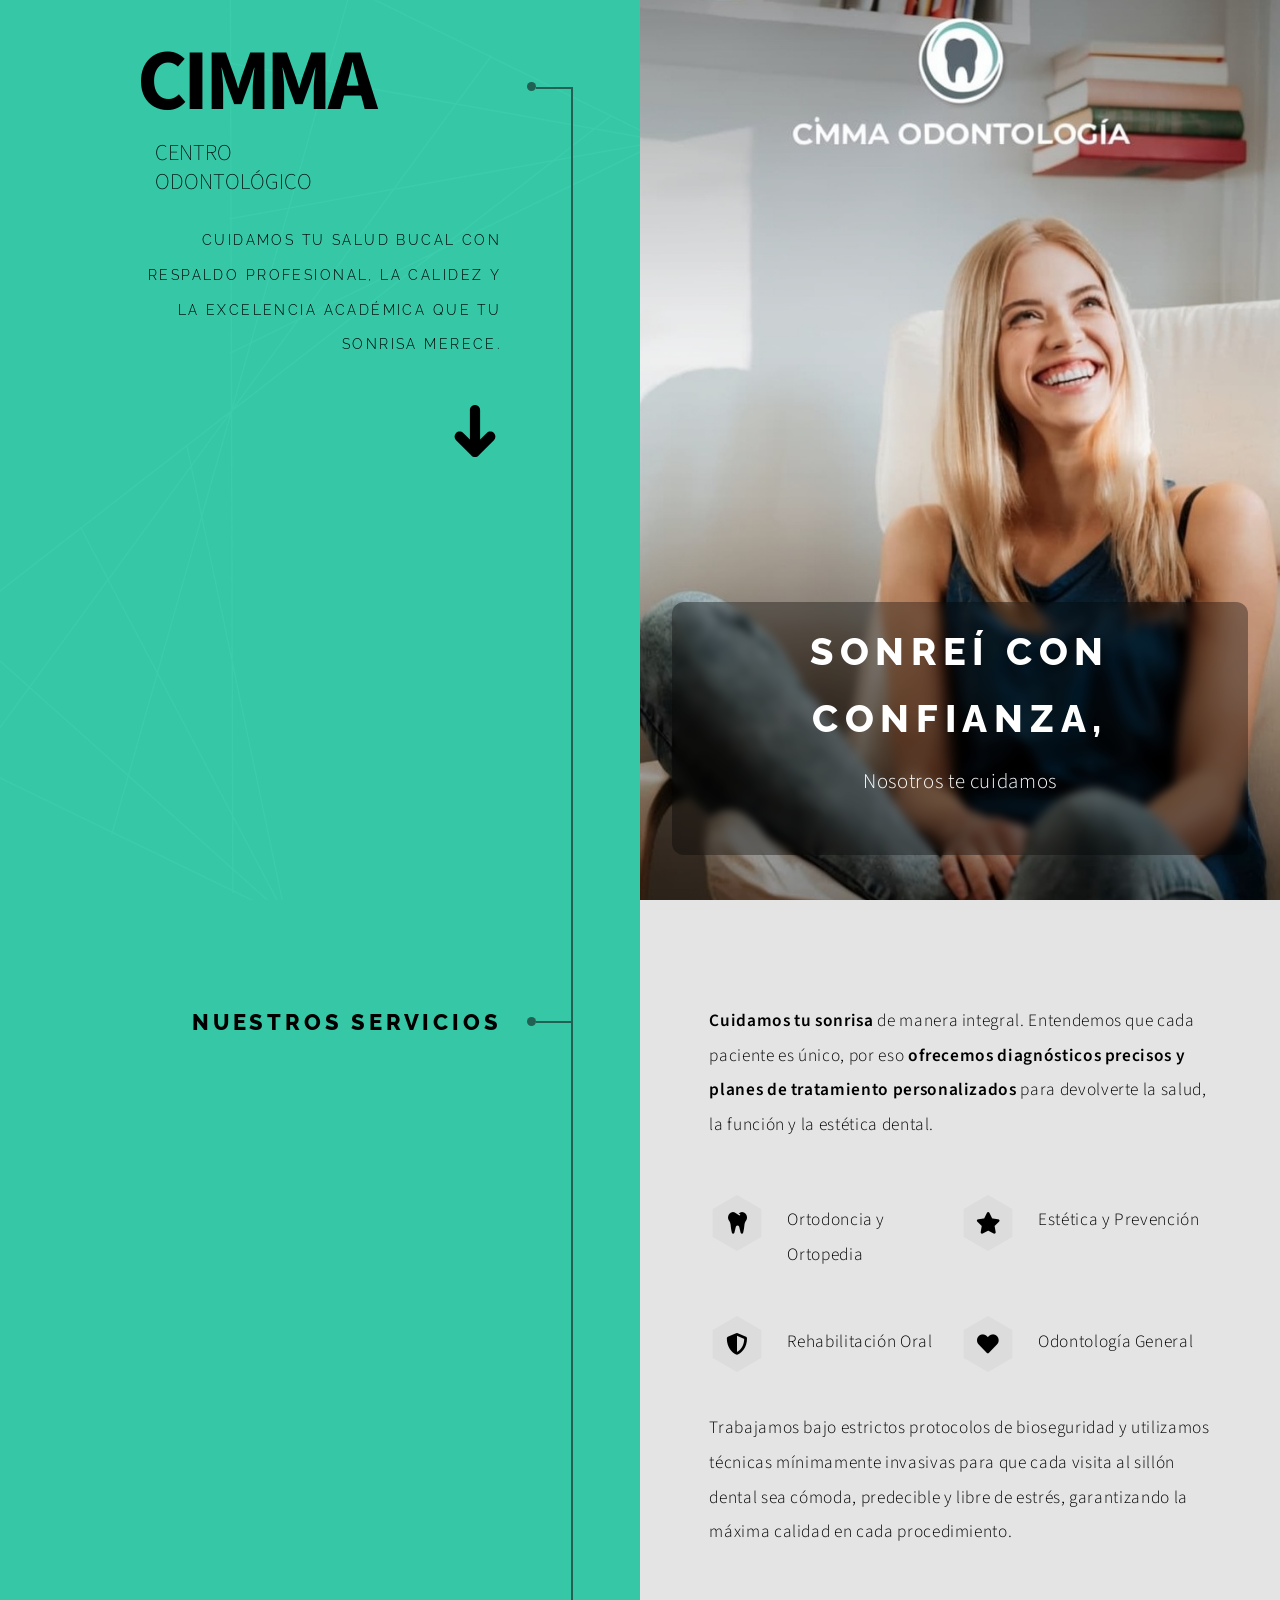
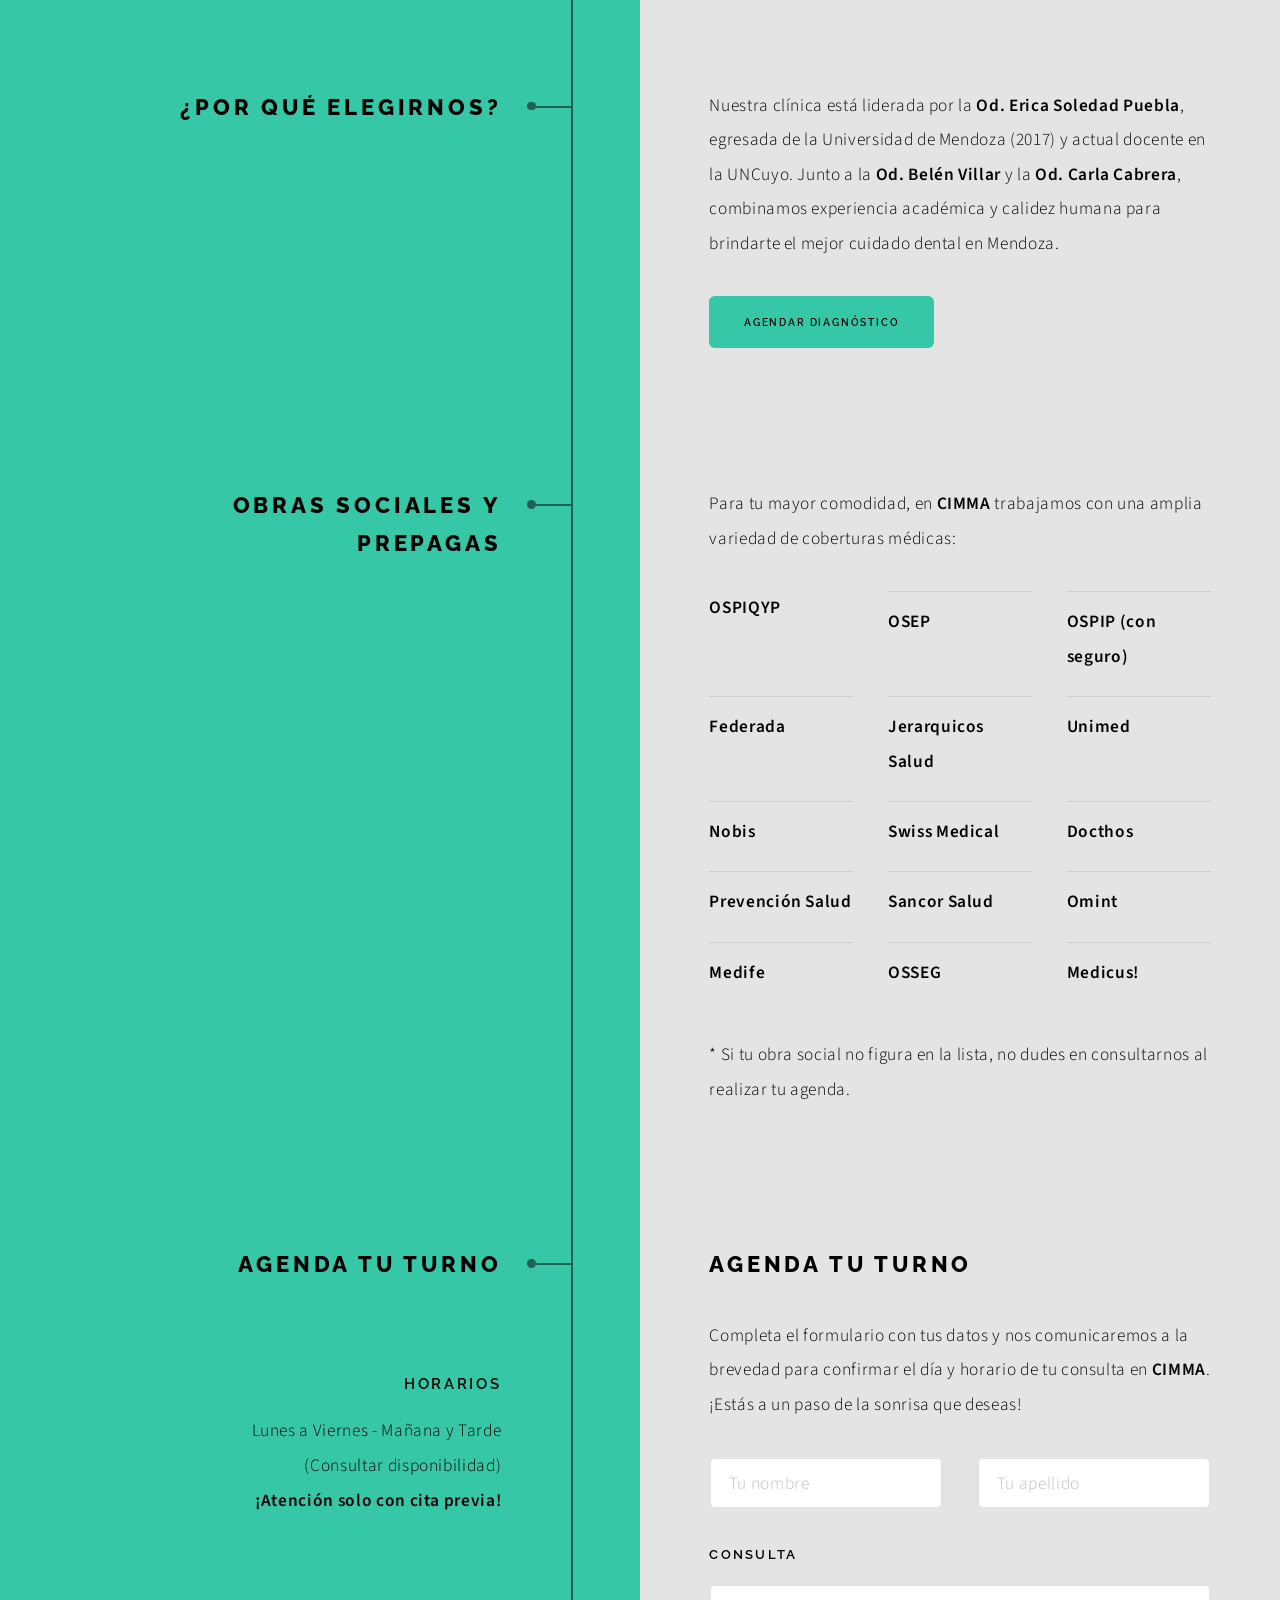
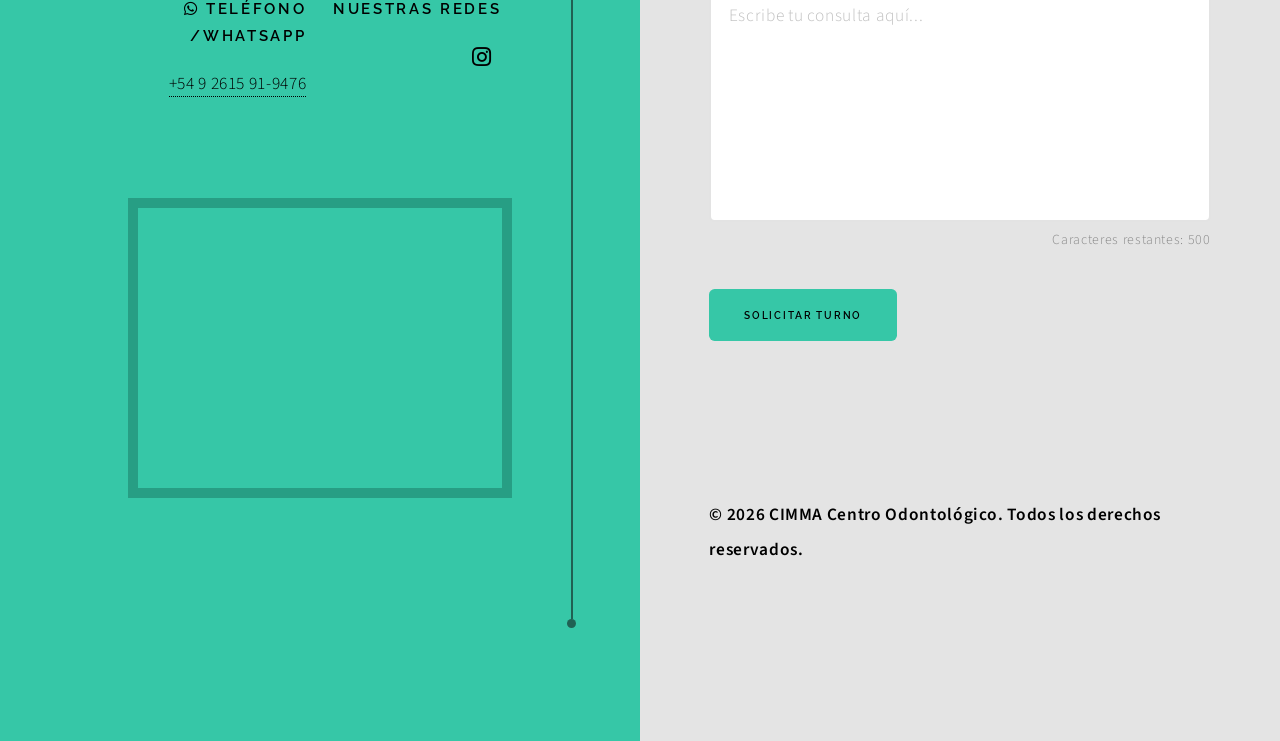
==== index.html @ dc7772f3 "first commit" ====
<!DOCTYPE HTML>

<!DOCTYPE HTML>
<html>
	<head>
		<meta name="keywords">
		<meta property="og:image">
		<title>CIMMA</title>
		<meta charset="utf-8" />
		<meta name="viewport" content="width=device-width, initial-scale=1, user-scalable=no" />
		<meta name="description" content="CIMMA - Centro Odontológico" />
		<link rel="stylesheet" href="assets/css/main.css" />
		<link rel="icon" type="image/png" href="images/cimma.PNG"/>
	</head>
	<body class="is-preload">

		<div id="wrapper">

					<section class="intro">
						<header>
							<h1>CIMMA <span class="subtitle">Centro Odontológico</span></h1>
							<p>Cuidamos tu salud bucal con respaldo profesional, la calidez y la excelencia académica que tu sonrisa merece.</p>
							<ul class="actions">
								<li><a href="#servicios" class="arrow scrolly"><span class="label">Conoce más</span></a></li>
							</ul>
						</header>
						<div class="content hero-image">
							<span class="image fill" data-position="center">
								<img src="images/Sonrie.png" alt="Reunión de consultoría odontológica" />
							</span>
						
							<div class="hero-text">
								<h2>Sonreí con confianza,</h2>
								<p>Nosotros te cuidamos</p>
							</div>
						</div>
					</section>

					<section id="servicios">
						<header>
							<h2>Nuestros Servicios</h2>
						</header>
						<div class="content">
							<p><strong>Cuidamos tu sonrisa</strong> de manera integral. Entendemos que cada paciente es único, por eso <strong>ofrecemos diagnósticos precisos y planes de tratamiento personalizados</strong> para devolverte la salud, la función y la estética dental.</p>
							
							<ul class="feature-icons">
								<li class="icon solid fa-tooth"> Ortodoncia y Ortopedia</li>
								<li class="icon solid fa-star"> Estética y Prevención</li>
								<li class="icon solid fa-shield-alt"> Rehabilitación Oral</li>
								<li class="icon solid fa-heart"> Odontología General</li>
							</ul>
							<p>Trabajamos bajo estrictos protocolos de bioseguridad y utilizamos técnicas mínimamente invasivas para que cada visita al sillón dental sea cómoda, predecible y libre de estrés, garantizando la máxima calidad en cada procedimiento.</p>
						</div>
					</section>

					<section>
						<header>
							<h2>¿Por qué elegirnos?</h2>
						</header>
						<div class="content">
							<p>Nuestra clínica está liderada por la <strong>Od. Erica Soledad Puebla</strong>, egresada de la Universidad de Mendoza (2017)
								y actual docente en la UNCuyo. Junto a la <strong>Od. Belén Villar</strong> y la <strong>Od. Carla Cabrera</strong>, combinamos experiencia académica y calidez humana 
								para brindarte el mejor cuidado dental en Mendoza.</p>
							<ul class="actions">
								<li><a href="#contacto" class="button primary scrolly">Agendar Diagnóstico</a></li>
							</ul>
						</div>
					</section>

        <section id="coberturas">
            <header>
                <h2>Obras Sociales y Prepagas</h2>
            </header>
            <div class="content">
                <p>Para tu mayor comodidad, en <strong>CIMMA</strong> trabajamos con una amplia variedad de coberturas médicas:</p>
                <ul class="alt">
                    <li><strong>OSPIQYP</strong></li>
					<li><strong>OSEP</strong></li>
					<li><strong>OSPIP (con seguro)</strong></li>
					<li><strong>Federada</strong></li>
					<li><strong>Jerarquicos Salud</strong></li>
					<li><strong>Unimed</strong></li>
					<li><strong>Nobis</strong></li>
					<li><strong>Swiss Medical</strong></li>
					<li><strong>Docthos</strong></li>
					<li><strong>Prevención Salud</strong></li>
					<li><strong>Sancor Salud</strong></li>
					<li><strong>Omint</strong></li>
					<li><strong>Medife</strong></li>
					<li><strong>OSSEG</strong></li>
					<li><strong>Medicus!</strong></li>

                </ul>
                <p><small>* Si tu obra social no figura en la lista, no dudes en consultarnos al realizar tu agenda.</small></p>
            </div>
        </section>

        <section id="turno">
            <header>
                <h2>Agenda tu Turno</h2>
				<div id="contacto">
					<footer>
						<ul class="items contacto-grid">
							<li>
								<h3>Horarios</h3>
								<span>Lunes a Viernes - Mañana y Tarde <br> (Consultar disponibilidad) <br></span>
								<span><strong>¡Atención solo con cita previa!</strong></span>
							</li>
							<li>
								<h3 class="icon brands fa-whatsapp"> Teléfono /WhatsApp</h3>
								<a href="https://wa.me/5492615919476" target="_blank"> +54 9 2615 91-9476</a>
							</li>
							<li>
								<h3>Nuestras Redes</h3>
								<ul class="icons">
									<li><a href="https://www.instagram.com/cimma_odontologia/" class="icon brands fa-instagram"><span class="label">Instagram</span></a></li>
								</ul>
							</li>
						</ul>
					</footer>
				</div>
            </header>
            <div class="content">
				<div class="contentAgenda">
						<h2>Agenda tu Turno</h2>
						<p>Completa el formulario con tus datos y nos comunicaremos a la brevedad para confirmar el día y horario de tu consulta en <strong>CIMMA</strong>. ¡Estás a un paso de la sonrisa que deseas!</p>							
						<form id="whatsapp-form" method="post" action="#">
						    <div class="fields">
						        <div class="field half">
						            <input type="text" name="name" id="name" placeholder="Tu nombre" required />
						        </div>
						        <div class="field half">
						            <input type="text" name="lastname" id="lastname" placeholder="Tu apellido" required />
						        </div>
						        <div class="field">
								    <label for="message">Consulta</label>
								    <textarea name="message" id="message" rows="6" placeholder="Escribe tu consulta aquí..." maxlength="500" required></textarea>
								    <div id="caracteres-contador" style="font-size: 0.8rem; text-align: right; margin-top: 0.3rem; color: #888;">
								        Caracteres restantes: <span id="contador-numero">500</span>
								    </div>
								</div>
						    </div>
						    <ul class="actions">
						        <li><input type="submit" value="Solicitar Turno" class="primary" /></li>
						    </ul>
						</form>
					</div>
			</div>
			<div id="footer">
				<div class="mapa-horizontal-contenedor">
					<iframe 
						src=" https://maps.google.com/maps?q=-32.976583,-68.79855&z=16&output=embed" 
						frameborder="0" 
						allowfullscreen="" 
						loading="lazy">
					</iframe>
				</div>
			</div>
			<div class="copyright">
				<strong>© 2026 CIMMA Centro Odontológico. Todos los derechos reservados.</strong>
			</div>
			</section>
		

		<script src="assets/js/jquery.min.js"></script>
			<script src="assets/js/jquery.scrolly.min.js"></script>
			<script src="assets/js/browser.min.js"></script>
			<script src="assets/js/breakpoints.min.js"></script>
			<script src="assets/js/util.js"></script>
			<script src="assets/js/main.js"></script>

	</body>
</html>
---- assets/css/main.css ----
@import url(fontawesome-all.min.css);
@import url("https://fonts.googleapis.com/css?family=Source+Sans+Pro:300,600,700,300i,600i,700i|Raleway:600,800");

/*
	Paradigm Shift by HTML5 UP
	html5up.net | @ajlkn
	Free for personal and commercial use under the CCA 3.0 license (html5up.net/license)
*/

html, body, div, span, applet, object,
iframe, h1, h2, h3, h4, h5, h6, p, blockquote,
pre, a, abbr, acronym, address, big, cite,
code, del, dfn, em, img, ins, kbd, q, s, samp,
small, strike, strong, sub, sup, tt, var, b,
u, i, center, dl, dt, dd, ol, ul, li, fieldset,
form, label, legend, table, caption, tbody,
tfoot, thead, tr, th, td, article, aside,
canvas, details, embed, figure, figcaption,
footer, header, hgroup, menu, nav, output, ruby,
section, summary, time, mark, audio, video {
	margin: 0;
	padding: 0;
	border: 0;
	font-size: 100%;
	font: inherit;
	vertical-align: baseline;}

article, aside, details, figcaption, figure,
footer, header, hgroup, menu, nav, section {
	display: block;}

body {
	line-height: 1;
}

ol, ul {
	list-style: none;
}

blockquote, q {
	quotes: none;
}

	blockquote:before, blockquote:after, q:before, q:after {
		content: '';
		content: none;
	}

table {
	border-collapse: collapse;
	border-spacing: 0;
}

body {
	-webkit-text-size-adjust: none;
}

mark {
	background-color: transparent;
	color: inherit;
}

input::-moz-focus-inner {
	border: 0;
	padding: 0;
}

input, select, textarea {
	-moz-appearance: none;
	-webkit-appearance: none;
	-ms-appearance: none;
	appearance: none;
}

h1{
	display: flex;
    flex-direction: column;
	padding-right: 9.5rem;
    line-height: 1.05;
}

h1 .subtitle {
    display: block;
	margin-left: 1.0rem;
    font-size: 2rem;
    font-weight: 200;
	padding-right: 14.5rem;
    letter-spacing: 0.02em;
    margin-top: 0.5rem;
    text-transform: uppercase;
}

/* Basic */

	@-ms-viewport {
		width: device-width;
	}

	body {
		-ms-overflow-style: scrollbar;
	}

	@media screen and (max-width: 480px) {

		html, body {
			min-width: 320px;
		}

	}

	html {
		box-sizing: border-box;
	}

	*, *:before, *:after {
		box-sizing: inherit;
	}

	html {
		overflow-x: hidden;
	}

	body {
		background: #e4e4e4;
		overflow-x: hidden;
	}

		body.is-preload *, body.is-preload *:before, body.is-preload *:after {
			-moz-animation: none !important;
			-webkit-animation: none !important;
			-ms-animation: none !important;
			animation: none !important;
			-moz-transition: none !important;
			-webkit-transition: none !important;
			-ms-transition: none !important;
			transition: none !important;
		}

/* Typography */

	html {
		font-size: 18pt;
	}

		@media screen and (max-width: 1920px) {

			html {
				font-size: 13pt;
			}

		}

		@media screen and (max-width: 1152px) {

			html {
				font-size: 14pt;
			}

		}

		@media screen and (max-width: 736px) {

			html {
				font-size: 12pt;
			}

		}

		@media screen and (max-width: 480px) {

			html {
				font-size: 11pt;
			}

		}

	body {
		background-color: #e4e4e4;
		color: #000000;
	}

	body, input, select, textarea {
		color: #000000;
		font-family: "Source Sans Pro", Helvetica, sans-serif;
		font-size: 1rem;
		font-weight: 300;
		letter-spacing: 0.0375em;
		line-height: 2;
	}

	a {
		-moz-transition: border-bottom-color 0.25s ease-in-out;
		-webkit-transition: border-bottom-color 0.25s ease-in-out;
		-ms-transition: border-bottom-color 0.25s ease-in-out;
		transition: border-bottom-color 0.25s ease-in-out;
		text-decoration: none;
		color: #000000;
		border-bottom: dotted 1px;
	}

		a:hover {
			text-decoration: none;
			border-bottom-color: transparent;
		}

	strong, b {
		font-weight: 600;
		color: #000000;
	}

	em, i {
		font-style: italic;
	}

	p {
		margin: 0 0 2rem 0;
	}

	h1, h2, h3, h4, h5, h6 {
		color: #000000;
		font-family: "Raleway", Helvetica, sans-serif;
		font-weight: 600;
		letter-spacing: 0.175em;
		line-height: 1.75;
		margin: 0 0 1.5rem 0;
		text-transform: uppercase;
	}

		h1 a, h2 a, h3 a, h4 a, h5 a, h6 a {
			color: inherit;
			text-decoration: none;
		}

	h1 {
		font-family: "Source Sans Pro", Helvetica, sans-serif;
		font-size: 5rem;
		font-weight: 700;
		letter-spacing: -0.05em;
		line-height: 1.1;
		margin: 0 0 1.5rem 0;
		text-transform: none;
	}

	h2 {
		font-size: 1.25rem;
		font-weight: 800;
		margin: 0 0 2rem 0;
	}

	h3 {
		font-size: 0.875rem;
	}

	h4 {
		font-size: 0.875rem;
	}

	h5 {
		font-size: 0.75rem;
	}

	h6 {
		font-size: 0.625rem;
	}

	@media screen and (max-width: 736px) {

		h1 {
			font-size: 4.5rem;
			line-height: 1.1;
		}

		h2 {
			font-size: 1.25rem;
			line-height: 1.7;
		}

		h3 {
			font-size: 0.9rem;
		}

		h4 {
			font-size: 0.75rem;
		}

		h5 {
			font-size: 0.675rem;
		}

	}

	@media screen and (max-width: 360px) {

		h1 {
			font-size: 3.75rem;
		}

		h2 {
			font-size: 1.125rem;
		}

		h3 {
			font-size: 0.8rem;
		}

		h4 {
			font-size: 0.675rem;
		}

		h5 {
			font-size: 0.675rem;
		}

	}

	sub {
		font-size: 0.8rem;
		position: relative;
		top: 0.5rem;
	}

	sup {
		font-size: 0.8rem;
		position: relative;
		top: -0.5rem;
	}

	blockquote {
		border-left: solid 0.5rem rgba(144, 144, 144, 0.25);
		font-style: italic;
		margin: 0 0 2rem 0;
		padding: 1rem 0 1rem 2rem;
	}

	code {
		background: rgba(144, 144, 144, 0.1);
		border-radius: 0.325rem;
		font-family: "Courier New", monospace;
		font-size: 0.9rem;
		margin: 0 0.25rem;
		padding: 0.25rem 0.65rem;
	}

	pre {
		-webkit-overflow-scrolling: touch;
		font-family: "Courier New", monospace;
		font-size: 0.9rem;
		margin: 0 0 2rem 0;
		width: 100%;
	}

		pre code {
			display: block;
			line-height: 1.75;
			padding: 1rem 1.5rem;
			overflow-x: auto;
		}

	hr {
		border: 0;
		border-bottom: solid 2px rgba(144, 144, 144, 0.25);
		margin: 3rem 0;
	}

		hr.major {
			margin: 5rem 0;
		}

		@media screen and (max-width: 736px) {

			hr.major {
				margin: 3rem 0;
			}

		}

/* Row */

	.row {
		display: flex;
		flex-wrap: wrap;
		box-sizing: border-box;
		align-items: stretch;
	}

		.row > * {
			box-sizing: border-box;
		}

		.row.gtr-uniform > * > :last-child {
			margin-bottom: 0;
		}

		.row.aln-left {
			justify-content: flex-start;
		}

		.row.aln-center {
			justify-content: center;
		}

		.row.aln-right {
			justify-content: flex-end;
		}

		.row.aln-top {
			align-items: flex-start;
		}

		.row.aln-middle {
			align-items: center;
		}

		.row.aln-bottom {
			align-items: flex-end;
		}

		.row > .imp {
			order: -1;
		}

		.row > .col-1 {
			width: 8.33333%;
		}

		.row > .off-1 {
			margin-left: 8.33333%;
		}

		.row > .col-2 {
			width: 16.66667%;
		}

		.row > .off-2 {
			margin-left: 16.66667%;
		}

		.row > .col-3 {
			width: 25%;
		}

		.row > .off-3 {
			margin-left: 25%;
		}

		.row > .col-4 {
			width: 33.33333%;
		}

		.row > .off-4 {
			margin-left: 33.33333%;
		}

		.row > .col-5 {
			width: 41.66667%;
		}

		.row > .off-5 {
			margin-left: 41.66667%;
		}

		.row > .col-6 {
			width: 50%;
		}

		.row > .off-6 {
			margin-left: 50%;
		}

		.row > .col-7 {
			width: 58.33333%;
		}

		.row > .off-7 {
			margin-left: 58.33333%;
		}

		.row > .col-8 {
			width: 66.66667%;
		}

		.row > .off-8 {
			margin-left: 66.66667%;
		}

		.row > .col-9 {
			width: 75%;
		}

		.row > .off-9 {
			margin-left: 75%;
		}

		.row > .col-10 {
			width: 83.33333%;
		}

		.row > .off-10 {
			margin-left: 83.33333%;
		}

		.row > .col-11 {
			width: 91.66667%;
		}

		.row > .off-11 {
			margin-left: 91.66667%;
		}

		.row > .col-12 {
			width: 100%;
		}

		.row > .off-12 {
			margin-left: 100%;
		}

		.row.gtr-0 {
			margin-top: 0;
			margin-left: 0rem;
		}

			.row.gtr-0 > * {
				padding: 0 0 0 0rem;
			}

			.row.gtr-0.gtr-uniform {
				margin-top: 0rem;
			}

				.row.gtr-0.gtr-uniform > * {
					padding-top: 0rem;
				}

		.row.gtr-25 {
			margin-top: 0;
			margin-left: -0.5rem;
		}

			.row.gtr-25 > * {
				padding: 0 0 0 0.5rem;
			}

			.row.gtr-25.gtr-uniform {
				margin-top: -0.5rem;
			}

				.row.gtr-25.gtr-uniform > * {
					padding-top: 0.5rem;
				}

		.row.gtr-50 {
			margin-top: 0;
			margin-left: -1rem;
		}

			.row.gtr-50 > * {
				padding: 0 0 0 1rem;
			}

			.row.gtr-50.gtr-uniform {
				margin-top: -1rem;
			}

				.row.gtr-50.gtr-uniform > * {
					padding-top: 1rem;
				}

		.row {
			margin-top: 0;
			margin-left: -2rem;
		}

			.row > * {
				padding: 0 0 0 2rem;
			}

			.row.gtr-uniform {
				margin-top: -2rem;
			}

				.row.gtr-uniform > * {
					padding-top: 2rem;
				}

		.row.gtr-150 {
			margin-top: 0;
			margin-left: -3rem;
		}

			.row.gtr-150 > * {
				padding: 0 0 0 3rem;
			}

			.row.gtr-150.gtr-uniform {
				margin-top: -3rem;
			}

				.row.gtr-150.gtr-uniform > * {
					padding-top: 3rem;
				}

		.row.gtr-200 {
			margin-top: 0;
			margin-left: -4rem;
		}

			.row.gtr-200 > * {
				padding: 0 0 0 4rem;
			}

			.row.gtr-200.gtr-uniform {
				margin-top: -4rem;
			}

				.row.gtr-200.gtr-uniform > * {
					padding-top: 4rem;
				}

		@media screen and (max-width: 1920px) {

			.row {
				display: flex;
				flex-wrap: wrap;
				box-sizing: border-box;
				align-items: stretch;
			}

				.row > * {
					box-sizing: border-box;
				}

				.row.gtr-uniform > * > :last-child {
					margin-bottom: 0;
				}

				.row.aln-left {
					justify-content: flex-start;
				}

				.row.aln-center {
					justify-content: center;
				}

				.row.aln-right {
					justify-content: flex-end;
				}

				.row.aln-top {
					align-items: flex-start;
				}

				.row.aln-middle {
					align-items: center;
				}

				.row.aln-bottom {
					align-items: flex-end;
				}

				.row > .imp-xlarge {
					order: -1;
				}

				.row > .col-1-xlarge {
					width: 8.33333%;
				}

				.row > .off-1-xlarge {
					margin-left: 8.33333%;
				}

				.row > .col-2-xlarge {
					width: 16.66667%;
				}

				.row > .off-2-xlarge {
					margin-left: 16.66667%;
				}

				.row > .col-3-xlarge {
					width: 25%;
				}

				.row > .off-3-xlarge {
					margin-left: 25%;
				}

				.row > .col-4-xlarge {
					width: 33.33333%;
				}

				.row > .off-4-xlarge {
					margin-left: 33.33333%;
				}

				.row > .col-5-xlarge {
					width: 41.66667%;
				}

				.row > .off-5-xlarge {
					margin-left: 41.66667%;
				}

				.row > .col-6-xlarge {
					width: 50%;
				}

				.row > .off-6-xlarge {
					margin-left: 50%;
				}

				.row > .col-7-xlarge {
					width: 58.33333%;
				}

				.row > .off-7-xlarge {
					margin-left: 58.33333%;
				}

				.row > .col-8-xlarge {
					width: 66.66667%;
				}

				.row > .off-8-xlarge {
					margin-left: 66.66667%;
				}

				.row > .col-9-xlarge {
					width: 75%;
				}

				.row > .off-9-xlarge {
					margin-left: 75%;
				}

				.row > .col-10-xlarge {
					width: 83.33333%;
				}

				.row > .off-10-xlarge {
					margin-left: 83.33333%;
				}

				.row > .col-11-xlarge {
					width: 91.66667%;
				}

				.row > .off-11-xlarge {
					margin-left: 91.66667%;
				}

				.row > .col-12-xlarge {
					width: 100%;
				}

				.row > .off-12-xlarge {
					margin-left: 100%;
				}

				.row.gtr-0 {
					margin-top: 0;
					margin-left: 0rem;
				}

					.row.gtr-0 > * {
						padding: 0 0 0 0rem;
					}

					.row.gtr-0.gtr-uniform {
						margin-top: 0rem;
					}

						.row.gtr-0.gtr-uniform > * {
							padding-top: 0rem;
						}

				.row.gtr-25 {
					margin-top: 0;
					margin-left: -0.5rem;
				}

					.row.gtr-25 > * {
						padding: 0 0 0 0.5rem;
					}

					.row.gtr-25.gtr-uniform {
						margin-top: -0.5rem;
					}

						.row.gtr-25.gtr-uniform > * {
							padding-top: 0.5rem;
						}

				.row.gtr-50 {
					margin-top: 0;
					margin-left: -1rem;
				}

					.row.gtr-50 > * {
						padding: 0 0 0 1rem;
					}

					.row.gtr-50.gtr-uniform {
						margin-top: -1rem;
					}

						.row.gtr-50.gtr-uniform > * {
							padding-top: 1rem;
						}

				.row {
					margin-top: 0;
					margin-left: -2rem;
				}

					.row > * {
						padding: 0 0 0 2rem;
					}

					.row.gtr-uniform {
						margin-top: -2rem;
					}

						.row.gtr-uniform > * {
							padding-top: 2rem;
						}

				.row.gtr-150 {
					margin-top: 0;
					margin-left: -3rem;
				}

					.row.gtr-150 > * {
						padding: 0 0 0 3rem;
					}

					.row.gtr-150.gtr-uniform {
						margin-top: -3rem;
					}

						.row.gtr-150.gtr-uniform > * {
							padding-top: 3rem;
						}

				.row.gtr-200 {
					margin-top: 0;
					margin-left: -4rem;
				}

					.row.gtr-200 > * {
						padding: 0 0 0 4rem;
					}

					.row.gtr-200.gtr-uniform {
						margin-top: -4rem;
					}

						.row.gtr-200.gtr-uniform > * {
							padding-top: 4rem;
						}

		}

		@media screen and (max-width: 1280px) {

			.row {
				display: flex;
				flex-wrap: wrap;
				box-sizing: border-box;
				align-items: stretch;
			}

				.row > * {
					box-sizing: border-box;
				}

				.row.gtr-uniform > * > :last-child {
					margin-bottom: 0;
				}

				.row.aln-left {
					justify-content: flex-start;
				}

				.row.aln-center {
					justify-content: center;
				}

				.row.aln-right {
					justify-content: flex-end;
				}

				.row.aln-top {
					align-items: flex-start;
				}

				.row.aln-middle {
					align-items: center;
				}

				.row.aln-bottom {
					align-items: flex-end;
				}

				.row > .imp-large {
					order: -1;
				}

				.row > .col-1-large {
					width: 8.33333%;
				}

				.row > .off-1-large {
					margin-left: 8.33333%;
				}

				.row > .col-2-large {
					width: 16.66667%;
				}

				.row > .off-2-large {
					margin-left: 16.66667%;
				}

				.row > .col-3-large {
					width: 25%;
				}

				.row > .off-3-large {
					margin-left: 25%;
				}

				.row > .col-4-large {
					width: 33.33333%;
				}

				.row > .off-4-large {
					margin-left: 33.33333%;
				}

				.row > .col-5-large {
					width: 41.66667%;
				}

				.row > .off-5-large {
					margin-left: 41.66667%;
				}

				.row > .col-6-large {
					width: 50%;
				}

				.row > .off-6-large {
					margin-left: 50%;
				}

				.row > .col-7-large {
					width: 58.33333%;
				}

				.row > .off-7-large {
					margin-left: 58.33333%;
				}

				.row > .col-8-large {
					width: 66.66667%;
				}

				.row > .off-8-large {
					margin-left: 66.66667%;
				}

				.row > .col-9-large {
					width: 75%;
				}

				.row > .off-9-large {
					margin-left: 75%;
				}

				.row > .col-10-large {
					width: 83.33333%;
				}

				.row > .off-10-large {
					margin-left: 83.33333%;
				}

				.row > .col-11-large {
					width: 91.66667%;
				}

				.row > .off-11-large {
					margin-left: 91.66667%;
				}

				.row > .col-12-large {
					width: 100%;
				}

				.row > .off-12-large {
					margin-left: 100%;
				}

				.row.gtr-0 {
					margin-top: 0;
					margin-left: 0rem;
				}

					.row.gtr-0 > * {
						padding: 0 0 0 0rem;
					}

					.row.gtr-0.gtr-uniform {
						margin-top: 0rem;
					}

						.row.gtr-0.gtr-uniform > * {
							padding-top: 0rem;
						}

				.row.gtr-25 {
					margin-top: 0;
					margin-left: -0.375rem;
				}

					.row.gtr-25 > * {
						padding: 0 0 0 0.375rem;
					}

					.row.gtr-25.gtr-uniform {
						margin-top: -0.375rem;
					}

						.row.gtr-25.gtr-uniform > * {
							padding-top: 0.375rem;
						}

				.row.gtr-50 {
					margin-top: 0;
					margin-left: -0.75rem;
				}

					.row.gtr-50 > * {
						padding: 0 0 0 0.75rem;
					}

					.row.gtr-50.gtr-uniform {
						margin-top: -0.75rem;
					}

						.row.gtr-50.gtr-uniform > * {
							padding-top: 0.75rem;
						}

				.row {
					margin-top: 0;
					margin-left: -1.5rem;
				}

					.row > * {
						padding: 0 0 0 1.5rem;
					}

					.row.gtr-uniform {
						margin-top: -1.5rem;
					}

						.row.gtr-uniform > * {
							padding-top: 1.5rem;
						}

				.row.gtr-150 {
					margin-top: 0;
					margin-left: -2.25rem;
				}

					.row.gtr-150 > * {
						padding: 0 0 0 2.25rem;
					}

					.row.gtr-150.gtr-uniform {
						margin-top: -2.25rem;
					}

						.row.gtr-150.gtr-uniform > * {
							padding-top: 2.25rem;
						}

				.row.gtr-200 {
					margin-top: 0;
					margin-left: -3rem;
				}

					.row.gtr-200 > * {
						padding: 0 0 0 3rem;
					}

					.row.gtr-200.gtr-uniform {
						margin-top: -3rem;
					}

						.row.gtr-200.gtr-uniform > * {
							padding-top: 3rem;
						}

		}

		@media screen and (max-width: 1152px) {

			.row {
				display: flex;
				flex-wrap: wrap;
				box-sizing: border-box;
				align-items: stretch;
			}

				.row > * {
					box-sizing: border-box;
				}

				.row.gtr-uniform > * > :last-child {
					margin-bottom: 0;
				}

				.row.aln-left {
					justify-content: flex-start;
				}

				.row.aln-center {
					justify-content: center;
				}

				.row.aln-right {
					justify-content: flex-end;
				}

				.row.aln-top {
					align-items: flex-start;
				}

				.row.aln-middle {
					align-items: center;
				}

				.row.aln-bottom {
					align-items: flex-end;
				}

				.row > .imp-medium {
					order: -1;
				}

				.row > .col-1-medium {
					width: 8.33333%;
				}

				.row > .off-1-medium {
					margin-left: 8.33333%;
				}

				.row > .col-2-medium {
					width: 16.66667%;
				}

				.row > .off-2-medium {
					margin-left: 16.66667%;
				}

				.row > .col-3-medium {
					width: 25%;
				}

				.row > .off-3-medium {
					margin-left: 25%;
				}

				.row > .col-4-medium {
					width: 33.33333%;
				}

				.row > .off-4-medium {
					margin-left: 33.33333%;
				}

				.row > .col-5-medium {
					width: 41.66667%;
				}

				.row > .off-5-medium {
					margin-left: 41.66667%;
				}

				.row > .col-6-medium {
					width: 50%;
				}

				.row > .off-6-medium {
					margin-left: 50%;
				}

				.row > .col-7-medium {
					width: 58.33333%;
				}

				.row > .off-7-medium {
					margin-left: 58.33333%;
				}

				.row > .col-8-medium {
					width: 66.66667%;
				}

				.row > .off-8-medium {
					margin-left: 66.66667%;
				}

				.row > .col-9-medium {
					width: 75%;
				}

				.row > .off-9-medium {
					margin-left: 75%;
				}

				.row > .col-10-medium {
					width: 83.33333%;
				}

				.row > .off-10-medium {
					margin-left: 83.33333%;
				}

				.row > .col-11-medium {
					width: 91.66667%;
				}

				.row > .off-11-medium {
					margin-left: 91.66667%;
				}

				.row > .col-12-medium {
					width: 100%;
				}

				.row > .off-12-medium {
					margin-left: 100%;
				}

				.row.gtr-0 {
					margin-top: 0;
					margin-left: 0rem;
				}

					.row.gtr-0 > * {
						padding: 0 0 0 0rem;
					}

					.row.gtr-0.gtr-uniform {
						margin-top: 0rem;
					}

						.row.gtr-0.gtr-uniform > * {
							padding-top: 0rem;
						}

				.row.gtr-25 {
					margin-top: 0;
					margin-left: -0.375rem;
				}

					.row.gtr-25 > * {
						padding: 0 0 0 0.375rem;
					}

					.row.gtr-25.gtr-uniform {
						margin-top: -0.375rem;
					}

						.row.gtr-25.gtr-uniform > * {
							padding-top: 0.375rem;
						}

				.row.gtr-50 {
					margin-top: 0;
					margin-left: -0.75rem;
				}

					.row.gtr-50 > * {
						padding: 0 0 0 0.75rem;
					}

					.row.gtr-50.gtr-uniform {
						margin-top: -0.75rem;
					}

						.row.gtr-50.gtr-uniform > * {
							padding-top: 0.75rem;
						}

				.row {
					margin-top: 0;
					margin-left: -1.5rem;
				}

					.row > * {
						padding: 0 0 0 1.5rem;
					}

					.row.gtr-uniform {
						margin-top: -1.5rem;
					}

						.row.gtr-uniform > * {
							padding-top: 1.5rem;
						}

				.row.gtr-150 {
					margin-top: 0;
					margin-left: -2.25rem;
				}

					.row.gtr-150 > * {
						padding: 0 0 0 2.25rem;
					}

					.row.gtr-150.gtr-uniform {
						margin-top: -2.25rem;
					}

						.row.gtr-150.gtr-uniform > * {
							padding-top: 2.25rem;
						}

				.row.gtr-200 {
					margin-top: 0;
					margin-left: -3rem;
				}

					.row.gtr-200 > * {
						padding: 0 0 0 3rem;
					}

					.row.gtr-200.gtr-uniform {
						margin-top: -3rem;
					}

						.row.gtr-200.gtr-uniform > * {
							padding-top: 3rem;
						}

		}

		@media screen and (max-width: 736px) {

			.row {
				display: flex;
				flex-wrap: wrap;
				box-sizing: border-box;
				align-items: stretch;
			}

				.row > * {
					box-sizing: border-box;
				}

				.row.gtr-uniform > * > :last-child {
					margin-bottom: 0;
				}

				.row.aln-left {
					justify-content: flex-start;
				}

				.row.aln-center {
					justify-content: center;
				}

				.row.aln-right {
					justify-content: flex-end;
				}

				.row.aln-top {
					align-items: flex-start;
				}

				.row.aln-middle {
					align-items: center;
				}

				.row.aln-bottom {
					align-items: flex-end;
				}

				.row > .imp-small {
					order: -1;
				}

				.row > .col-1-small {
					width: 8.33333%;
				}

				.row > .off-1-small {
					margin-left: 8.33333%;
				}

				.row > .col-2-small {
					width: 16.66667%;
				}

				.row > .off-2-small {
					margin-left: 16.66667%;
				}

				.row > .col-3-small {
					width: 25%;
				}

				.row > .off-3-small {
					margin-left: 25%;
				}

				.row > .col-4-small {
					width: 33.33333%;
				}

				.row > .off-4-small {
					margin-left: 33.33333%;
				}

				.row > .col-5-small {
					width: 41.66667%;
				}

				.row > .off-5-small {
					margin-left: 41.66667%;
				}

				.row > .col-6-small {
					width: 50%;
				}

				.row > .off-6-small {
					margin-left: 50%;
				}

				.row > .col-7-small {
					width: 58.33333%;
				}

				.row > .off-7-small {
					margin-left: 58.33333%;
				}

				.row > .col-8-small {
					width: 66.66667%;
				}

				.row > .off-8-small {
					margin-left: 66.66667%;
				}

				.row > .col-9-small {
					width: 75%;
				}

				.row > .off-9-small {
					margin-left: 75%;
				}

				.row > .col-10-small {
					width: 83.33333%;
				}

				.row > .off-10-small {
					margin-left: 83.33333%;
				}

				.row > .col-11-small {
					width: 91.66667%;
				}

				.row > .off-11-small {
					margin-left: 91.66667%;
				}

				.row > .col-12-small {
					width: 100%;
				}

				.row > .off-12-small {
					margin-left: 100%;
				}

				.row.gtr-0 {
					margin-top: 0;
					margin-left: 0rem;
				}

					.row.gtr-0 > * {
						padding: 0 0 0 0rem;
					}

					.row.gtr-0.gtr-uniform {
						margin-top: 0rem;
					}

						.row.gtr-0.gtr-uniform > * {
							padding-top: 0rem;
						}

				.row.gtr-25 {
					margin-top: 0;
					margin-left: -0.3125rem;
				}

					.row.gtr-25 > * {
						padding: 0 0 0 0.3125rem;
					}

					.row.gtr-25.gtr-uniform {
						margin-top: -0.3125rem;
					}

						.row.gtr-25.gtr-uniform > * {
							padding-top: 0.3125rem;
						}

				.row.gtr-50 {
					margin-top: 0;
					margin-left: -0.625rem;
				}

					.row.gtr-50 > * {
						padding: 0 0 0 0.625rem;
					}

					.row.gtr-50.gtr-uniform {
						margin-top: -0.625rem;
					}

						.row.gtr-50.gtr-uniform > * {
							padding-top: 0.625rem;
						}

				.row {
					margin-top: 0;
					margin-left: -1.25rem;
				}

					.row > * {
						padding: 0 0 0 1.25rem;
					}

					.row.gtr-uniform {
						margin-top: -1.25rem;
					}

						.row.gtr-uniform > * {
							padding-top: 1.25rem;
						}

				.row.gtr-150 {
					margin-top: 0;
					margin-left: -1.875rem;
				}

					.row.gtr-150 > * {
						padding: 0 0 0 1.875rem;
					}

					.row.gtr-150.gtr-uniform {
						margin-top: -1.875rem;
					}

						.row.gtr-150.gtr-uniform > * {
							padding-top: 1.875rem;
						}

				.row.gtr-200 {
					margin-top: 0;
					margin-left: -2.5rem;
				}

					.row.gtr-200 > * {
						padding: 0 0 0 2.5rem;
					}

					.row.gtr-200.gtr-uniform {
						margin-top: -2.5rem;
					}

						.row.gtr-200.gtr-uniform > * {
							padding-top: 2.5rem;
						}

		}

		@media screen and (max-width: 480px) {

			.row {
				display: flex;
				flex-wrap: wrap;
				box-sizing: border-box;
				align-items: stretch;
			}

				.row > * {
					box-sizing: border-box;
				}

				.row.gtr-uniform > * > :last-child {
					margin-bottom: 0;
				}

				.row.aln-left {
					justify-content: flex-start;
				}

				.row.aln-center {
					justify-content: center;
				}

				.row.aln-right {
					justify-content: flex-end;
				}

				.row.aln-top {
					align-items: flex-start;
				}

				.row.aln-middle {
					align-items: center;
				}

				.row.aln-bottom {
					align-items: flex-end;
				}

				.row > .imp-xsmall {
					order: -1;
				}

				.row > .col-1-xsmall {
					width: 8.33333%;
				}

				.row > .off-1-xsmall {
					margin-left: 8.33333%;
				}

				.row > .col-2-xsmall {
					width: 16.66667%;
				}

				.row > .off-2-xsmall {
					margin-left: 16.66667%;
				}

				.row > .col-3-xsmall {
					width: 25%;
				}

				.row > .off-3-xsmall {
					margin-left: 25%;
				}

				.row > .col-4-xsmall {
					width: 33.33333%;
				}

				.row > .off-4-xsmall {
					margin-left: 33.33333%;
				}

				.row > .col-5-xsmall {
					width: 41.66667%;
				}

				.row > .off-5-xsmall {
					margin-left: 41.66667%;
				}

				.row > .col-6-xsmall {
					width: 50%;
				}

				.row > .off-6-xsmall {
					margin-left: 50%;
				}

				.row > .col-7-xsmall {
					width: 58.33333%;
				}

				.row > .off-7-xsmall {
					margin-left: 58.33333%;
				}

				.row > .col-8-xsmall {
					width: 66.66667%;
				}

				.row > .off-8-xsmall {
					margin-left: 66.66667%;
				}

				.row > .col-9-xsmall {
					width: 75%;
				}

				.row > .off-9-xsmall {
					margin-left: 75%;
				}

				.row > .col-10-xsmall {
					width: 83.33333%;
				}

				.row > .off-10-xsmall {
					margin-left: 83.33333%;
				}

				.row > .col-11-xsmall {
					width: 91.66667%;
				}

				.row > .off-11-xsmall {
					margin-left: 91.66667%;
				}

				.row > .col-12-xsmall {
					width: 100%;
				}

				.row > .off-12-xsmall {
					margin-left: 100%;
				}

				.row.gtr-0 {
					margin-top: 0;
					margin-left: 0rem;
				}

					.row.gtr-0 > * {
						padding: 0 0 0 0rem;
					}

					.row.gtr-0.gtr-uniform {
						margin-top: 0rem;
					}

						.row.gtr-0.gtr-uniform > * {
							padding-top: 0rem;
						}

				.row.gtr-25 {
					margin-top: 0;
					margin-left: -0.3125rem;
				}

					.row.gtr-25 > * {
						padding: 0 0 0 0.3125rem;
					}

					.row.gtr-25.gtr-uniform {
						margin-top: -0.3125rem;
					}

						.row.gtr-25.gtr-uniform > * {
							padding-top: 0.3125rem;
						}

				.row.gtr-50 {
					margin-top: 0;
					margin-left: -0.625rem;
				}

					.row.gtr-50 > * {
						padding: 0 0 0 0.625rem;
					}

					.row.gtr-50.gtr-uniform {
						margin-top: -0.625rem;
					}

						.row.gtr-50.gtr-uniform > * {
							padding-top: 0.625rem;
						}

				.row {
					margin-top: 0;
					margin-left: -1.25rem;
				}

					.row > * {
						padding: 0 0 0 1.25rem;
					}

					.row.gtr-uniform {
						margin-top: -1.25rem;
					}

						.row.gtr-uniform > * {
							padding-top: 1.25rem;
						}

				.row.gtr-150 {
					margin-top: 0;
					margin-left: -1.875rem;
				}

					.row.gtr-150 > * {
						padding: 0 0 0 1.875rem;
					}

					.row.gtr-150.gtr-uniform {
						margin-top: -1.875rem;
					}

						.row.gtr-150.gtr-uniform > * {
							padding-top: 1.875rem;
						}

				.row.gtr-200 {
					margin-top: 0;
					margin-left: -2.5rem;
				}

					.row.gtr-200 > * {
						padding: 0 0 0 2.5rem;
					}

					.row.gtr-200.gtr-uniform {
						margin-top: -2.5rem;
					}

						.row.gtr-200.gtr-uniform > * {
							padding-top: 2.5rem;
						}

		}

/* Box */

	.box {
		border: solid 2px rgba(144, 144, 144, 0.25);
		border-radius: 0.325rem;
		margin-bottom: 2rem;
		padding: 1.5rem;
	}

		.box > :last-child {
			margin-bottom: 0;
		}

		.box.alt {
			border: 0;
			border-radius: 0;
			padding: 0;
		}

/* Button */

	input[type="submit"],
	input[type="reset"],
	input[type="button"],
	button,
	.button {
		-moz-appearance: none;
		-webkit-appearance: none;
		-ms-appearance: none;
		appearance: none;
		-moz-transition: background-color 0.25s ease-in-out, box-shadow 0.25s ease-in-out, color 0.25s ease-in-out;
		-webkit-transition: background-color 0.25s ease-in-out, box-shadow 0.25s ease-in-out, color 0.25s ease-in-out;
		-ms-transition: background-color 0.25s ease-in-out, box-shadow 0.25s ease-in-out, color 0.25s ease-in-out;
		transition: background-color 0.25s ease-in-out, box-shadow 0.25s ease-in-out, color 0.25s ease-in-out;
		background-color: transparent;
		border-radius: 0.325rem;
		border: 0;
		box-shadow: inset 0 0 0 2px rgba(144, 144, 144, 0.25);
		color: #000000 !important;
		cursor: pointer;
		display: inline-block;
		font-family: "Raleway", Helvetica, sans-serif;
		font-size: 0.6rem;
		font-weight: 600;
		height: 3rem;
		letter-spacing: 0.175em;
		line-height: 3rem;
		padding: 0 2rem;
		text-align: center;
		text-decoration: none;
		text-transform: uppercase;
		white-space: nowrap;
	}

		input[type="submit"]:hover,
		input[type="reset"]:hover,
		input[type="button"]:hover,
		button:hover,
		.button:hover {
			box-shadow: inset 0 0 0 2px #2ee4bb;
			color: #2ee4bb !important;
		}

		input[type="submit"]:active,
		input[type="reset"]:active,
		input[type="button"]:active,
		button:active,
		.button:active {
			background-color: rgba(73, 252, 212, 0.25);
			box-shadow: inset 0 0 0 2px #2ee4bb;
			color: #36c7a7 !important;
		}

		input[type="submit"].small,
		input[type="reset"].small,
		input[type="button"].small,
		button.small,
		.button.small {
			font-size: 0.5rem;
			height: 2.25rem;
			line-height: 2.25rem;
			padding: 0 1.25rem;
		}

		input[type="submit"].large,
		input[type="reset"].large,
		input[type="button"].large,
		button.large,
		.button.large {
			font-size: 0.7rem;
			height: 3.2625rem;
			line-height: 3.2625rem;
			padding: 0 3.25rem;
		}

		input[type="submit"].wide,
		input[type="reset"].wide,
		input[type="button"].wide,
		button.wide,
		.button.wide {
			min-width: 13rem;
		}

		input[type="submit"].icon:before,
		input[type="reset"].icon:before,
		input[type="button"].icon:before,
		button.icon:before,
		.button.icon:before {
			margin-right: 0.5rem;
		}

		input[type="submit"].fit,
		input[type="reset"].fit,
		input[type="button"].fit,
		button.fit,
		.button.fit {
			width: 100%;
		}

		input[type="submit"].disabled, input[type="submit"]:disabled,
		input[type="reset"].disabled,
		input[type="reset"]:disabled,
		input[type="button"].disabled,
		input[type="button"]:disabled,
		button.disabled,
		button:disabled,
		.button.disabled,
		.button:disabled {
			pointer-events: none;
			opacity: 0.25;
		}

		input[type="submit"].primary,
		input[type="reset"].primary,
		input[type="button"].primary,
		button.primary,
		.button.primary {
			background-color: #36c7a7;
			box-shadow: none;
			color: #000000 !important;
		}

			input[type="submit"].primary:hover,
			input[type="reset"].primary:hover,
			input[type="button"].primary:hover,
			button.primary:hover,
			.button.primary:hover {
				background-color: #49fcd4;
			}

			input[type="submit"].primary:active,
			input[type="reset"].primary:active,
			input[type="button"].primary:active,
			button.primary:active,
			.button.primary:active {
				background-color: #49fcd4;
			}

		@media screen and (max-width: 736px) {

			input[type="submit"],
			input[type="reset"],
			input[type="button"],
			button,
			.button {
				font-size: 0.7rem;
				height: 3.3rem;
				line-height: 3.3rem;
			}

				input[type="submit"].large,
				input[type="reset"].large,
				input[type="button"].large,
				button.large,
				.button.large {
					font-size: 0.8rem;
					height: 3.75rem;
					line-height: 3.75rem;
				}

				input[type="submit"].small,
				input[type="reset"].small,
				input[type="button"].small,
				button.small,
				.button.small {
					font-size: 0.6rem;
					height: 3rem;
					line-height: 3rem;
				}

		}

/* Form */

	form {
		margin: 0 0 2rem 0;
	}

		form > :last-child {
			margin-bottom: 0;
		}

		form > .fields {
			display: -moz-flex;
			display: -webkit-flex;
			display: -ms-flex;
			display: flex;
			-moz-flex-wrap: wrap;
			-webkit-flex-wrap: wrap;
			-ms-flex-wrap: wrap;
			flex-wrap: wrap;
			margin: -2rem 0 2rem -2rem;
			width: calc(100% + 4rem);
		}

			form > .fields > .field {
				-moz-flex-grow: 0;
				-webkit-flex-grow: 0;
				-ms-flex-grow: 0;
				flex-grow: 0;
				-moz-flex-shrink: 0;
				-webkit-flex-shrink: 0;
				-ms-flex-shrink: 0;
				flex-shrink: 0;
				padding: 2rem 0 0 2rem;
				width: calc(100% - 2rem);
			}

				form > .fields > .field > :last-child {
					margin-bottom: 0;
				}

				form > .fields > .field.half {
					width: calc(50% - 1rem);
				}

				form > .fields > .field.third {
					width: calc(100%/3 - 0.66667rem);
				}

				form > .fields > .field.quarter {
					width: calc(25% - 0.5rem);
				}

		@media screen and (max-width: 480px) {

			form > .fields {
				margin: -1.5rem 0 2rem -1.5rem;
				width: calc(100% + 3rem);
			}

				form > .fields > .field {
					padding: 1.5rem 0 0 1.5rem;
					width: calc(100% - 1.5rem);
				}

					form > .fields > .field.half {
						width: calc(100% - 1.5rem);
					}

					form > .fields > .field.third {
						width: calc(100% - 1.5rem);
					}

					form > .fields > .field.quarter {
						width: calc(100% - 1.5rem);
					}

		}

	input[type="text"],
	input[type="password"],
	input[type="email"],
	input[type="tel"],
	input[type="search"],
	input[type="url"],
	select,
	textarea {
		-moz-appearance: none;
		-webkit-appearance: none;
		-ms-appearance: none;
		appearance: none;
		border-radius: 0.325rem;
		border: solid 2px rgba(144, 144, 144, 0.25);
		color: inherit;
		display: block;
		outline: 0;
		padding: 0 1rem;
		text-decoration: none;
		width: 100%;
	}

		input[type="text"]:invalid,
		input[type="password"]:invalid,
		input[type="email"]:invalid,
		input[type="tel"]:invalid,
		input[type="search"]:invalid,
		input[type="url"]:invalid,
		select:invalid,
		textarea:invalid {
			box-shadow: none;
		}

		input[type="text"]:focus,
		input[type="password"]:focus,
		input[type="email"]:focus,
		input[type="tel"]:focus,
		input[type="search"]:focus,
		input[type="url"]:focus,
		select:focus,
		textarea:focus {
			border-color: #229e83;
		}

	label {
		color: #000000;
		display: block;
		font-family: "Raleway", Helvetica, sans-serif;
		font-size: 0.75rem;
		font-weight: 600;
		letter-spacing: 0.175em;
		line-height: 1.75;
		margin: 0 0 1rem 0;
		text-transform: uppercase;
	}

	input[type="text"],
	input[type="password"],
	input[type="email"],
	input[type="tel"],
	input[type="search"],
	input[type="url"] {
		height: 3rem;
	}

	select {
		background-image: url("data:image/svg+xml;charset=utf8,%3Csvg xmlns='http://www.w3.org/2000/svg' width='40' height='40' preserveAspectRatio='none' viewBox='0 0 40 40'%3E%3Cpath d='M9.4,12.3l10.4,10.4l10.4-10.4c0.2-0.2,0.5-0.4,0.9-0.4c0.3,0,0.6,0.1,0.9,0.4l3.3,3.3c0.2,0.2,0.4,0.5,0.4,0.9 c0,0.4-0.1,0.6-0.4,0.9L20.7,31.9c-0.2,0.2-0.5,0.4-0.9,0.4c-0.3,0-0.6-0.1-0.9-0.4L4.3,17.3c-0.2-0.2-0.4-0.5-0.4-0.9 c0-0.4,0.1-0.6,0.4-0.9l3.3-3.3c0.2-0.2,0.5-0.4,0.9-0.4S9.1,12.1,9.4,12.3z' fill='rgba(144, 144, 144, 0.25)' /%3E%3C/svg%3E");
		background-position: calc(100% - 1rem) center;
		background-repeat: no-repeat;
		background-size: 1.25rem;
		height: 3rem;
		padding-right: 3rem;
		text-overflow: ellipsis;
	}

		select option {
			background-color: #e4e4e4;
			color: #000000;
		}

		select:focus::-ms-value {
			background-color: transparent;
		}

		select::-ms-expand {
			display: none;
		}

	textarea {
		padding: 0.75rem 1rem;
	}

	input[type="checkbox"],
	input[type="radio"] {
		-moz-appearance: none;
		-webkit-appearance: none;
		-ms-appearance: none;
		appearance: none;
		display: block;
		float: left;
		margin-right: -2rem;
		opacity: 0;
		width: 1rem;
		z-index: -1;
	}

		input[type="checkbox"] + label,
		input[type="radio"] + label {
			text-decoration: none;
			color: #000000;
			cursor: pointer;
			display: inline-block;
			font-family: "Source Sans Pro", Helvetica, sans-serif;
			font-size: 1rem;
			font-weight: 300;
			letter-spacing: 0.0375em;
			padding-left: 2.675rem;
			padding-right: 0.875rem;
			position: relative;
			text-transform: none;
		}

			input[type="checkbox"] + label:before,
			input[type="radio"] + label:before {
				-moz-osx-font-smoothing: grayscale;
				-webkit-font-smoothing: antialiased;
				display: inline-block;
				font-style: normal;
				font-variant: normal;
				text-rendering: auto;
				line-height: 1;
				text-transform: none !important;
				font-family: 'Font Awesome 5 Free';
				font-weight: 900;
			}

			input[type="checkbox"] + label:before,
			input[type="radio"] + label:before {
				border-radius: 0.325rem;
				border: solid 2px rgba(144, 144, 144, 0.25);
				content: '';
				display: inline-block;
				font-size: 0.8rem;
				height: 2.25rem;
				left: 0;
				line-height: 2.25rem;
				position: absolute;
				text-align: center;
				top: -0.15rem;
				width: 2.25rem;
			}

		input[type="checkbox"]:checked + label:before,
		input[type="radio"]:checked + label:before {
			content: '\f00c';
			background-color: #206153;
			border-color: #206153;
			color: #e4e4e4;
		}

		input[type="checkbox"]:focus + label:before,
		input[type="radio"]:focus + label:before {
			border-color: #206153;
			box-shadow: 0 0 0 1px #206153;
		}

	input[type="checkbox"] + label:before {
		border-radius: 0.325rem;
	}

	input[type="radio"] + label:before {
		border-radius: 100%;
	}

	::-webkit-input-placeholder {
		opacity: 1.0;
		color: rgba(0, 0, 0, 0.25) !important;
	}

	:-moz-placeholder {
		opacity: 1.0;
		color: rgba(0, 0, 0, 0.25) !important;
	}

	::-moz-placeholder {
		opacity: 1.0;
		color: rgba(0, 0, 0, 0.25) !important;
	}

	:-ms-input-placeholder {
		opacity: 1.0;
		color: rgba(0, 0, 0, 0.25) !important;
	}

	@media screen and (max-width: 736px) {

		label {
			font-size: 0.675rem;
		}

		input[type="checkbox"] + label,
		input[type="radio"] + label {
			font-size: 1rem;
		}

	}

	@media screen and (max-width: 360px) {

		label {
			font-size: 0.675rem;
		}

		input[type="checkbox"] + label,
		input[type="radio"] + label {
			font-size: 1rem;
		}

	}

/* Icon */

	.icon {
		text-decoration: none;
		border-bottom: none;
		position: relative;
	}

		.icon:before {
			-moz-osx-font-smoothing: grayscale;
			-webkit-font-smoothing: antialiased;
			display: inline-block;
			font-style: normal;
			font-variant: normal;
			text-rendering: auto;
			line-height: 1;
			text-transform: none !important;
			font-family: 'Font Awesome 5 Free';
			font-weight: 400;
		}

		.icon > .label {
			display: none;
		}

		.icon.solid:before {
			font-weight: 900;
		}

		.icon.brands:before {
			font-family: 'Font Awesome 5 Brands';
		}

/* Image */

	.image {
		border: 0;
		display: inline-block;
		position: relative;
	}

		.image img {
			display: block;
		}

		.image[data-position] img {
			-moz-object-fit: cover;
			-webkit-object-fit: cover;
			-ms-object-fit: cover;
			object-fit: cover;
			display: block;
			position: absolute;
			top: 0;
			left: 0;
			width: 100%;
			height: 100%;
		}

		.image[data-position="top left"] img {
			-moz-object-position: top left;
			-webkit-object-position: top left;
			-ms-object-position: top left;
			object-position: top left;
		}

		.image[data-position="top"] img {
			-moz-object-position: top;
			-webkit-object-position: top;
			-ms-object-position: top;
			object-position: top;
		}

		.image[data-position="top right"] img {
			-moz-object-position: top right;
			-webkit-object-position: top right;
			-ms-object-position: top right;
			object-position: top right;
		}

		.image[data-position="right"] img {
			-moz-object-position: right;
			-webkit-object-position: right;
			-ms-object-position: right;
			object-position: right;
		}

		.image[data-position="bottom right"] img {
			-moz-object-position: bottom right;
			-webkit-object-position: bottom right;
			-ms-object-position: bottom right;
			object-position: bottom right;
		}

		.image[data-position="bottom"] img {
			-moz-object-position: bottom;
			-webkit-object-position: bottom;
			-ms-object-position: bottom;
			object-position: bottom;
		}

		.image[data-position="bottom left"] img {
			-moz-object-position: bottom left;
			-webkit-object-position: bottom left;
			-ms-object-position: bottom left;
			object-position: bottom left;
		}

		.image[data-position="left"] img {
			-moz-object-position: left;
			-webkit-object-position: left;
			-ms-object-position: left;
			object-position: left;
		}

		.image[data-position="center"] img {
			-moz-object-position: center;
			-webkit-object-position: center;
			-ms-object-position: center;
			object-position: center;
		}

		.image[data-position="25% 25%"] img {
			-moz-object-position: 25% 25%;
			-webkit-object-position: 25% 25%;
			-ms-object-position: 25% 25%;
			object-position: 25% 25%;
		}

		.image[data-position="75% 25%"] img {
			-moz-object-position: 75% 25%;
			-webkit-object-position: 75% 25%;
			-ms-object-position: 75% 25%;
			object-position: 75% 25%;
		}

		.image[data-position="75% 75%"] img {
			-moz-object-position: 75% 75%;
			-webkit-object-position: 75% 75%;
			-ms-object-position: 75% 75%;
			object-position: 75% 75%;
		}

		.image[data-position="25% 75%"] img {
			-moz-object-position: 25% 75%;
			-webkit-object-position: 25% 75%;
			-ms-object-position: 25% 75%;
			object-position: 25% 75%;
		}

		.image.left, .image.right {
			max-width: 40%;
		}

			.image.left img, .image.right img {
				width: 100%;
			}

		.image.left {
			float: left;
			margin: 0 2rem 2rem 0;
			top: 0.25rem;
		}

		.image.right {
			float: right;
			margin: 0 0 2rem 2rem;
			top: 0.25rem;
		}

		.image.fit {
			display: block;
			margin: 0 0 2rem 0;
			width: 100%;
		}

			.image.fit img {
				width: 100%;
			}

		.image.main {
			display: block;
			margin: 3rem 0;
			width: 100%;
		}

			.image.main img {
				width: 100%;
			}

			.image.main:first-child {
				margin-top: 0;
			}

		.image.fill {
			height: 100%;
			left: 0;
			position: absolute;
			top: 0;
			width: 100%;
		}

			.image.fill img {
				height: 100%;
				left: 0;
				position: absolute;
				top: 0;
				width: 100%;
			}

/* List */

	ol {
		list-style: decimal;
		margin: 0 0 2rem 0;
		padding-left: 1.25rem;
	}

		ol li {
			padding-left: 0.25rem;
		}

	ul {
		list-style: disc;
		margin: 0 0 2rem 0;
		padding-left: 1rem;
	}

		ul li {
			padding-left: 0.325rem;
		}

		ul.alt {
			list-style: none;
			padding-left: 0;
		}

			ul.alt > li {
				border-top: solid 1px rgba(144, 144, 144, 0.25);
				padding: 0.75rem 0;
			}

				ul.alt > li:first-child {
					border-top: 0;
					padding-top: 0;
				}

				ul.alt > li:last-child {
					padding-bottom: 0;
				}

		ul.items {
			list-style: none;
			padding-left: 0;
		}

			ul.items > li {
				padding-left: 0;
				margin: 0 0 3rem 0;
			}

				ul.items > li > h3 {
					margin: 0 0 1rem 0;
				}

				ul.items > li > :last-child {
					margin-bottom: 0;
				}

				ul.items > li:last-child {
					margin-bottom: 0;
				}

		@media screen and (max-width: 736px) {

			ul.items > li {
				margin: 0 0 2rem 0;
			}

		}

	dl {
		margin: 0 0 2rem 0;
	}

		dl dt {
			display: block;
			font-weight: 600;
			margin: 0 0 1rem 0;
		}

		dl dd {
			margin-left: 1.5rem;
		}

/* Actions */

	ul.actions {
		display: -moz-flex;
		display: -webkit-flex;
		display: -ms-flex;
		display: flex;
		cursor: default;
		list-style: none;
		margin-left: -1rem;
		padding-left: 0;
	}

		ul.actions li {
			padding: 0 0 0 1rem;
			vertical-align: middle;
		}

		ul.actions.special {
			-moz-justify-content: center;
			-webkit-justify-content: center;
			-ms-justify-content: center;
			justify-content: center;
			width: 100%;
			margin-left: 0;
		}

			ul.actions.special li:first-child {
				padding-left: 0;
			}

		ul.actions.stacked {
			-moz-flex-direction: column;
			-webkit-flex-direction: column;
			-ms-flex-direction: column;
			flex-direction: column;
			margin-left: 0;
		}

			ul.actions.stacked li {
				padding: 1.3rem 0 0 0;
			}

				ul.actions.stacked li:first-child {
					padding-top: 0;
				}

		ul.actions.fit {
			width: calc(100% + 1rem);
		}

			ul.actions.fit li {
				-moz-flex-grow: 1;
				-webkit-flex-grow: 1;
				-ms-flex-grow: 1;
				flex-grow: 1;
				-moz-flex-shrink: 1;
				-webkit-flex-shrink: 1;
				-ms-flex-shrink: 1;
				flex-shrink: 1;
				width: 100%;
			}

				ul.actions.fit li > * {
					width: 100%;
				}

			ul.actions.fit.stacked {
				width: 100%;
			}

		@media screen and (max-width: 480px) {

			ul.actions:not(.fixed) {
				-moz-flex-direction: column;
				-webkit-flex-direction: column;
				-ms-flex-direction: column;
				flex-direction: column;
				margin-left: 0;
				width: 100% !important;
			}

				ul.actions:not(.fixed) li {
					-moz-flex-grow: 1;
					-webkit-flex-grow: 1;
					-ms-flex-grow: 1;
					flex-grow: 1;
					-moz-flex-shrink: 1;
					-webkit-flex-shrink: 1;
					-ms-flex-shrink: 1;
					flex-shrink: 1;
					padding: 1rem 0 0 0;
					text-align: center;
					width: 100%;
				}

					ul.actions:not(.fixed) li > * {
						width: 100%;
					}

					ul.actions:not(.fixed) li:first-child {
						padding-top: 0;
					}

					ul.actions:not(.fixed) li input[type="submit"],
					ul.actions:not(.fixed) li input[type="reset"],
					ul.actions:not(.fixed) li input[type="button"],
					ul.actions:not(.fixed) li button,
					ul.actions:not(.fixed) li .button {
						width: 100%;
					}

						ul.actions:not(.fixed) li input[type="submit"].icon:before,
						ul.actions:not(.fixed) li input[type="reset"].icon:before,
						ul.actions:not(.fixed) li input[type="button"].icon:before,
						ul.actions:not(.fixed) li button.icon:before,
						ul.actions:not(.fixed) li .button.icon:before {
							margin-left: -0.5rem;
						}

		}

/* Icons */

	ul.icons {
		cursor: default;
		list-style: none;
		padding-left: 0;
	}

		ul.icons li {
			display: inline-block;
		}

			ul.icons li:last-child {
				padding-right: 0;
			}

			ul.icons li .icon {
				-moz-transition: background-color 0.25s ease-in-out;
				-webkit-transition: background-color 0.25s ease-in-out;
				-ms-transition: background-color 0.25s ease-in-out;
				transition: background-color 0.25s ease-in-out;
				width: 2.25rem;
				height: 2.25rem;
				text-align: center;
				line-height: 2.25rem;
				border-radius: 2.25rem;
				display: inline-block;
			}

				ul.icons li .icon:before {
					font-size: 1.25rem;
				}

				ul.icons li .icon:hover {
					background-color: rgba(144, 144, 144, 0.1);
				}

/* Table */

	.table-wrapper {
		-webkit-overflow-scrolling: touch;
		overflow-x: auto;
	}

	table {
		margin: 0 0 2rem 0;
		width: 100%;
	}

		table tbody tr {
			border: solid 1px rgba(144, 144, 144, 0.25);
			border-left: 0;
			border-right: 0;
		}

			table tbody tr:nth-child(2n + 1) {
				background-color: rgba(144, 144, 144, 0.1);
			}

		table td {
			padding: 0.75rem 0.75rem;
		}

		table th {
			color: #000000;
			font-size: 0.9rem;
			font-weight: 600;
			padding: 0 0.75rem 0.75rem 0.75rem;
			text-align: left;
		}

		table thead {
			border-bottom: solid 2px rgba(144, 144, 144, 0.25);
		}

		table tfoot {
			border-top: solid 2px rgba(144, 144, 144, 0.25);
		}

		table.alt {
			border-collapse: separate;
		}

			table.alt tbody tr td {
				border: solid 1px rgba(144, 144, 144, 0.25);
				border-left-width: 0;
				border-top-width: 0;
			}

				table.alt tbody tr td:first-child {
					border-left-width: 1px;
				}

			table.alt tbody tr:first-child td {
				border-top-width: 1px;
			}

			table.alt thead {
				border-bottom: 0;
			}

			table.alt tfoot {
				border-top: 0;
			}

/* Arrow */

	a.arrow {
		border-bottom: 0;
		display: inline-block;
		height: 4rem;
		position: relative;
		width: 6rem;
	}

		a.arrow .label {
			display: none;
		}

		a.arrow:before {
			background-image: url("data:image/svg+xml;charset=utf8,%3Csvg xmlns='http://www.w3.org/2000/svg' x='0px' y='0px' viewBox='0 0 512 512'%3E%3Cpath d='M442.53,346.28L293.65,495.16c-0.33,0.33-0.7,0.62-1.05,0.94c-9.16,9.77-22.15,15.9-36.6,15.9 c-14.44,0-27.43-6.13-36.59-15.88c-0.35-0.33-0.72-0.62-1.06-0.96L69.47,346.28c-19.62-19.62-19.62-51.44,0-71.05 c19.62-19.62,51.43-19.62,71.06,0l65.23,65.23V50.24C205.76,22.5,228.25,0,256,0s50.24,22.5,50.24,50.24v290.21l65.23-65.23 c19.62-19.62,51.43-19.62,71.05,0C462.15,294.84,462.15,326.66,442.53,346.28z' fill='%23000000' /%3E%3C/svg%3E");
			background-position: center;
			background-repeat: no-repeat;
			background-size: contain;
			content: '';
			display: inline-block;
			height: 100%;
			position: relative;
			width: 3rem;
		}

/* Gallery */

	@-moz-keyframes gallery-modal-spinner {
		0% {
			-moz-transform: rotate(0deg);
			-webkit-transform: rotate(0deg);
			-ms-transform: rotate(0deg);
			transform: rotate(0deg);
		}

		100% {
			-moz-transform: rotate(360deg);
			-webkit-transform: rotate(360deg);
			-ms-transform: rotate(360deg);
			transform: rotate(360deg);
		}
	}

	@-webkit-keyframes gallery-modal-spinner {
		0% {
			-moz-transform: rotate(0deg);
			-webkit-transform: rotate(0deg);
			-ms-transform: rotate(0deg);
			transform: rotate(0deg);
		}

		100% {
			-moz-transform: rotate(360deg);
			-webkit-transform: rotate(360deg);
			-ms-transform: rotate(360deg);
			transform: rotate(360deg);
		}
	}

	@-ms-keyframes gallery-modal-spinner {
		0% {
			-moz-transform: rotate(0deg);
			-webkit-transform: rotate(0deg);
			-ms-transform: rotate(0deg);
			transform: rotate(0deg);
		}

		100% {
			-moz-transform: rotate(360deg);
			-webkit-transform: rotate(360deg);
			-ms-transform: rotate(360deg);
			transform: rotate(360deg);
		}
	}

	@keyframes gallery-modal-spinner {
		0% {
			-moz-transform: rotate(0deg);
			-webkit-transform: rotate(0deg);
			-ms-transform: rotate(0deg);
			transform: rotate(0deg);
		}

		100% {
			-moz-transform: rotate(360deg);
			-webkit-transform: rotate(360deg);
			-ms-transform: rotate(360deg);
			transform: rotate(360deg);
		}
	}

	.gallery {
		display: flex;
		flex-wrap: wrap;
		margin: -1.25rem 0 0 -1.25rem;
		width: calc(100% + 1.25rem);
	}

		.gallery a {
			border-bottom: 0;
			display: block;
			margin: 1.25rem 0 0 1.25rem;
			outline: 0;
			position: relative;
			width: calc(50% - 1.25rem);
		}

			.gallery a img {
				display: block;
				height: 25vw;
				min-height: 18rem;
				object-fit: cover;
				object-position: center;
				width: 100%;
			}

			.gallery a.landscape {
				width: 100%;
			}

				.gallery a.landscape img {
					height: 30vw;
				}

			.gallery a.portrait img {
				height: 30vw;
			}

		.gallery .modal {
			display: -moz-flex;
			display: -webkit-flex;
			display: -ms-flex;
			display: flex;
			-moz-align-items: center;
			-webkit-align-items: center;
			-ms-align-items: center;
			align-items: center;
			-moz-justify-content: center;
			-webkit-justify-content: center;
			-ms-justify-content: center;
			justify-content: center;
			pointer-events: none;
			-moz-user-select: none;
			-webkit-user-select: none;
			-ms-user-select: none;
			user-select: none;
			-moz-transition: opacity 0.5s ease, visibility 0.5s, z-index 0.5s;
			-webkit-transition: opacity 0.5s ease, visibility 0.5s, z-index 0.5s;
			-ms-transition: opacity 0.5s ease, visibility 0.5s, z-index 0.5s;
			transition: opacity 0.5s ease, visibility 0.5s, z-index 0.5s;
			-webkit-tap-highlight-color: rgba(0, 0, 0, 0);
			background-color: rgba(163, 163, 163, 0.875);
			height: 100%;
			left: 0;
			opacity: 0;
			outline: 0;
			position: fixed;
			top: 0;
			visibility: none;
			width: 100%;
			z-index: 0;
		}

			.gallery .modal:before {
				-moz-animation: gallery-modal-spinner 1s infinite linear;
				-webkit-animation: gallery-modal-spinner 1s infinite linear;
				-ms-animation: gallery-modal-spinner 1s infinite linear;
				animation: gallery-modal-spinner 1s infinite linear;
				-moz-transition: opacity 0.25s ease;
				-webkit-transition: opacity 0.25s ease;
				-ms-transition: opacity 0.25s ease;
				transition: opacity 0.25s ease;
				-moz-transition-delay: 0.5s;
				-webkit-transition-delay: 0.5s;
				-ms-transition-delay: 0.5s;
				transition-delay: 0.5s;
				background-image: url("data:image/svg+xml;charset=utf8,%3Csvg xmlns='http://www.w3.org/2000/svg' xmlns:xlink='http://www.w3.org/1999/xlink' width='96px' height='96px' viewBox='0 0 96 96' zoomAndPan='disable'%3E%3Cstyle%3Ecircle %7Bfill: transparent%3B stroke: %23000000%3B stroke-width: 2px%3B %7D%3C/style%3E%3Cdefs%3E%3CclipPath id='corner'%3E%3Cpolygon points='0,0 48,0 48,48 96,48 96,96 0,96' /%3E%3C/clipPath%3E%3C/defs%3E%3Cg clip-path='url(%23corner)'%3E%3Ccircle cx='48' cy='48' r='32'/%3E%3C/g%3E%3C/svg%3E");
				background-position: center;
				background-repeat: no-repeat;
				background-size: 4rem;
				content: '';
				display: block;
				height: 4rem;
				left: 50%;
				margin: -2rem 0 0 -2rem;
				opacity: 0;
				position: absolute;
				top: 50%;
				width: 4rem;
			}

			.gallery .modal:after {
				background-image: url("data:image/svg+xml;charset=utf8,%3Csvg xmlns='http://www.w3.org/2000/svg' xmlns:xlink='http://www.w3.org/1999/xlink' width='64px' height='64px' viewBox='0 0 64 64' zoomAndPan='disable'%3E%3Cstyle%3Eline %7Bstroke: %23000000%3Bstroke-width: 2px%3B%7D%3C/style%3E%3Cline x1='20' y1='20' x2='44' y2='44' /%3E%3Cline x1='20' y1='44' x2='44' y2='20' /%3E%3C/svg%3E");
				background-position: center;
				background-repeat: no-repeat;
				background-size: 3rem;
				content: '';
				cursor: pointer;
				display: block;
				height: 4rem;
				position: absolute;
				right: 0.5rem;
				top: 0.5rem;
				width: 4rem;
			}

			.gallery .modal .inner {
				-moz-transform: translateY(0.75rem);
				-webkit-transform: translateY(0.75rem);
				-ms-transform: translateY(0.75rem);
				transform: translateY(0.75rem);
				-moz-transition: opacity 0.25s ease, -moz-transform 0.25s ease;
				-webkit-transition: opacity 0.25s ease, -webkit-transform 0.25s ease;
				-ms-transition: opacity 0.25s ease, -ms-transform 0.25s ease;
				transition: opacity 0.25s ease, transform 0.25s ease;
				opacity: 0;
			}

				.gallery .modal .inner img {
					box-shadow: 0 1rem 3rem 0 rgba(0, 0, 0, 0.35);
					display: block;
					max-height: 90vh;
					max-width: 90vw;
				}

			.gallery .modal.visible {
				pointer-events: auto;
				opacity: 1;
				visibility: visible;
				z-index: 11000;
			}

				.gallery .modal.visible:before {
					opacity: 1;
				}

			.gallery .modal.loaded .inner {
				-moz-transform: translateY(0);
				-webkit-transform: translateY(0);
				-ms-transform: translateY(0);
				transform: translateY(0);
				-moz-transition: opacity 0.5s ease, -moz-transform 0.5s ease;
				-webkit-transition: opacity 0.5s ease, -webkit-transform 0.5s ease;
				-ms-transition: opacity 0.5s ease, -ms-transform 0.5s ease;
				transition: opacity 0.5s ease, transform 0.5s ease;
				opacity: 1;
			}

			.gallery .modal.loaded:before {
				-moz-transition-delay: 0s;
				-webkit-transition-delay: 0s;
				-ms-transition-delay: 0s;
				transition-delay: 0s;
				opacity: 0;
			}

		@media screen and (max-width: 1152px) {

			.gallery a img {
				height: 20rem;
			}

			.gallery a.landscape img {
				height: 25rem;
			}

			.gallery a.portrait img {
				height: 25rem;
			}

			.gallery .modal .inner img {
				max-width: 100vw;
			}

		}

		@media screen and (max-width: 736px) {

			.gallery {
				margin: -0.625rem 0 0 -0.625rem;
				width: calc(100% + 0.625rem);
			}

				.gallery a {
					margin: 0.625rem 0 0 0.625rem;
					width: calc(50% - 0.625rem);
				}

					.gallery a img {
						height: 20rem;
					}

					.gallery a.landscape img {
						height: 20rem;
					}

					.gallery a.portrait img {
						height: 30rem;
					}

		}

		@media screen and (max-width: 480px) {

			.gallery a img {
				height: 12rem;
				min-height: 0;
			}

			.gallery a.landscape img {
				height: 12rem;
			}

			.gallery a.portrait img {
				height: 14rem;
			}

		}

/* Feature Icons */

	ul.feature-icons {
		display: flex;
		flex-wrap: wrap;
		list-style: none;
		margin: 3rem 0;
		padding-left: 0;
	}

		ul.feature-icons:first-child {
			margin-top: 0;
		}

		ul.feature-icons li {
			margin: 2.5rem 0 0 0;
			padding: 0.5rem 0 0 4.5rem;
			position: relative;
			width: 50%;
		}

			ul.feature-icons li:before {
				background-image: url("data:image/svg+xml;charset=utf8,%3Csvg xmlns='http://www.w3.org/2000/svg' x='0px' y='0px' viewBox='0 0 512 512'%3E%3Cpath d='M256,0l221.7,128v256L256,512L34.3,384V128L256,0z' fill='rgba(144, 144, 144, 0.1)' /%3E%3C/svg%3E");
				background-position: center;
				background-repeat: no-repeat;
				background-size: contain;
				color: #000000;
				display: block;
				font-size: 1.25rem;
				height: 3.25rem;
				left: 0;
				line-height: 3.25rem;
				position: absolute;
				text-align: center;
				top: 0;
				width: 3.25rem;
			}

			ul.feature-icons li:nth-child(1), ul.feature-icons li:nth-child(2) {
				margin-top: 0;
			}

		@media screen and (max-width: 736px) {

			ul.feature-icons {
				margin: 0 0 3rem 0;
			}

				ul.feature-icons li {
					width: 100%;
				}

					ul.feature-icons li:nth-child(2) {
						margin-top: 2rem;
					}

		}

/* Wrapper */

	#wrapper {
		position: relative;
		width: 100vw;
		padding: 0 0 10rem 0;
	}

		#wrapper:before {
			background-attachment: fixed;
			background-color: #36c7a7;
			background-image: url("data:image/svg+xml;charset=utf8,%3Csvg xmlns='http://www.w3.org/2000/svg' viewBox='0 0 920 1750' x='0px' y='0px'%3E %3Cpath style='fill: rgba(67, 217, 184, 0.25)' d='M889.72,1137.55l-2.91-0.75l-364.39,282.94l-0.7-0.9l-0.51,0.11l-94.77-451.5l-32.51-15.75l-16.73-8.11l0,0.68 l-1.46,0l0-1.39l-1.89-0.92l-112.41-54.47l-0.29,1.03l-1.41-0.37l0.37-1.31l-34.14-16.54l-98.56-47.76l-0.59,0.81l-1.16-0.88 l0.42-0.57L11.43,766.33l-0.25,0.2l-0.9-1.15l102.87-79.98l0.08-0.1l0.02,0.02l116.68-90.72l-0.18-0.34l1.3-0.66l0.05,0.09 l100.5-78.14l-0.07-0.32l0.65-0.14l42.3-32.89l-0.15-54.54l-0.59,0.29l-0.64-1.31l1.23-0.6l-0.01-4.54l-0.33-122.47l-0.99,0.18 l-0.28-1.43l1.27-0.23l-0.4-147.49l-0.87-0.16l0.28-1.43l0.58,0.1l-0.35-127.48l-0.13-0.06l0.64-1.31L489.97,76.8l0.73,0.19 l-0.04,0.14l132.63,65.11l0.33-0.45l1.16,0.88l-0.16,0.22l114.21,56.07l0.45-0.35l0.72,0.93l47.89,23.51l2.76-1.36l0.56,4.61 l-3.32-1.63L571.52,330.88L375.95,482.93l0.66,239.95l51.12,243.57l222.53,107.83l236.23,60.93l2.27-1.77 M375.8,425.34l17.25-8.47 l36.13-127.75l-53.73,9.66L375.8,425.34z M551,241.05l38.19-52.2l-123.83-22.27l-34.13,120.68l98.99-17.81L551,241.05z M532.3,269.09l151.34-27.22l37.63-29.25l-130.48-23.47L532.3,269.09z M303.38,733.9l-2.36-4.48l-44.18-83.78L182.5,747.25 l40.78,36.46l52.69,47.11L303.38,733.9z M277.18,831.91l56.95,50.93L375.69,920l-0.13-49.23l-71.19-135L277.18,831.91z M303.96,731.86l41.93-148.25l-9.74-46.39L257.8,644.33L303.96,731.86z M304.94,733.73l9.55,18.12l61.05,115.78l-0.39-144.6 l-16.9-80.53l-11.71-55.81L304.94,733.73z M375.21,211.79l0.23,85.51l54.17-9.74l34.29-121.23l-88.87-15.98L375.21,211.79z M430.78,288.83l-17.88,63.21L394.81,416l44.01-21.6l90.15-123.23L430.78,288.83z M287.76,898.62l87.99,42.64l-0.05-19.29 l-91.37-81.71l-7.59-6.78l-14.88,52.59L287.76,898.62z M174.26,843.62l86.26,41.8l15-53.03l-93.89-83.95l-53.34,72.91L174.26,843.62 z M113.18,687.22L12.71,765.33l55.69,26.99l58.56,28.38l53.58-73.24l-34.83-31.14L113.18,687.22z M230.62,595.92l-116.27,90.4 l63.02,56.36l4.03,3.61l74.67-102.08l-7.47-14.17L230.62,595.92z M331.94,517.15l-100.15,77.86l25.25,47.88l78.71-107.59l-1.71-8.14 L331.94,517.15z M333.22,516.15l2.02,9.64l1.66,7.92l34.65-47.37L333.22,516.15z M337.31,535.63l9.43,44.95l26.67-94.3 L337.31,535.63z M347.39,583.66l27.74,132.16l-0.62-228.04L347.39,583.66z M374.7,21.83l0.35,127.02l89.27,16.06l24.61-87 L374.7,21.83z M490.25,78.56l-22.26,78.7l-2.24,7.91l124.39,22.37l10.23-13.99l22.04-30.12L490.25,78.56z M623.74,144.09 l-12.29,16.8l-19.71,26.95l131.07,23.58l14.73-11.45L623.74,144.09z M739,200.67l-13.3,10.34l-0.96,0.74l58.14,10.46L739,200.67z M723.19,212.96l-25.33,19.69l-11.14,8.66l97.03-17.45L723.19,212.96z M782.89,225.5l-98.64,17.74l-107.06,83.23L782.89,225.5z M631.68,282.26l49.48-38.47l-150.1,27l-89.41,122.22l129.1-63.37L631.68,282.26z M565.06,334.05l-125.28,61.5l-45.94,62.8 l-14.96,20.44L565.06,334.05z M425.31,412.87l11.65-15.93l-42.69,20.96l-13.66,48.3l-3.58,12.67L425.31,412.87z M392.51,418.76 l-16.71,8.2l0.01,4.72l0.12,45.68L392.51,418.76z M377.21,941.96l21.37,10.36l24.14,11.7l-45.56-40.74L377.21,941.96z M377.15,921.31l34.83,31.15l12.57,11.24l-47.53-90.14L377.15,921.31z M376.63,730.07l0.38,140.33l48.29,91.59L376.63,730.07z M806.29,1197.48l75.8-58.86l-28.56,11.47l-25.6,10.28l14.96,7.25l-0.64,1.31l-16.16-7.83l-124.76,50.1l40.56,36.27L806.29,1197.48z M522.43,1146.18l58.88,111.66l52.71-21.17l64.61-25.95l-75.11-67.17L522.43,1146.18z M621.92,1142.14l-115.78-103.53l-46.8-12.07 l62.33,118.2l7.06-0.18L621.92,1142.14z M700.14,1210.12l124.19-49.87l-42.89-20.78l-155.8,4.04L700.14,1210.12z M679.7,1295.77 l61.03-47.39l-40.9-36.57l-117.85,47.32l42.09,79.82L679.7,1295.77z M522.48,1417.85l1.83-1.42l98.6-76.56l-42.28-80.19 l-84.25,33.83L522.48,1417.85z M496.08,1292.06l83.87-33.68l-59.14-112.16l-55.04,1.43L496.08,1292.06z M465.46,1146.2l54.58-1.42 l-62.61-118.74l-18.03-4.65l0.36-1.41l16.74,4.32l-27.63-52.4L465.46,1146.2z M458.42,1024.79l45.35,11.7l-74.14-66.29 L458.42,1024.79z M431.46,969.87l75.38,67.41l136.26,35.15L431.46,969.87z M649.76,1075.65l-140.54-36.25l114.83,102.68l154.53-4.01 L649.76,1075.65z M656.92,1077.5l124.84,60.5l51.97-1.35l47.7-1.24L656.92,1077.5z M784.62,1139.38l41.54,20.13l56.45-22.67 L784.62,1139.38z'/%3E %3C/svg%3E");
			background-position: -50% 10%;
			background-repeat: repeat-y;
			background-size: 75% auto;
			content: '';
			display: block;
			height: 100%;
			left: 0;
			position: absolute;
			top: 0;
			width: 50vw;
			z-index: -1;
		}

		#wrapper section {
			display: grid;
			grid-template-areas: "header content" "footer content";
			grid-template-columns: 50vw 50vw;
			grid-template-rows: 1fr;
		}

			#wrapper section:first-child {
				margin-top: 0;
			}

			#wrapper section > header {
				grid-area: header;
				justify-self: end;
				text-align: right;
			}

				#wrapper section > header h2 {
					margin: 0 0 5rem 0;
				}

				#wrapper section > header h1 + p {
					font-family: "Raleway", Helvetica, sans-serif;
					font-size: 0.8rem;
					letter-spacing: 0.175em;
					line-height: 2.5;
					text-transform: uppercase;
				}

				#wrapper section > header ul.actions {
					justify-content: flex-end;
				}

			#wrapper section > .content {
				grid-area: content;
				max-width: 60rem;
				position: relative;
			}

			#wrapper section > .content {
				grid-area: content;
				max-width: 60rem;
				position: relative;
			}

			#wrapper section > #contacto section > .content {
				max-width: 0px;
			}

				#wrapper section > #contacto section > .content > section {
					display: grid;
					grid-template-columns: 1fr 1fr;
					grid-template-rows: auto;
				}

					#wrapper section > #contacto section > .content > section > header {
						grid-column: 1 / -1;
						padding: 0 0 2rem 0;
						width: 100%;
					}

			#wrapper section > footer {
				grid-area: footer;
				text-align: right;
			}

				#wrapper section > footer ul.actions {
					justify-content: flex-end;
				}

		#wrapper > section {
			position: relative;
		}

			#wrapper > section > header:before {
				background: #206153;
				content: '';
				display: block;
				margin-top: 1rem;
				position: absolute;
				width: 2px;
			}

			#wrapper > section > header h1, #wrapper > section > header h2 {
				position: relative;
			}

				#wrapper > section > header h1:before, #wrapper > section > header h2:before {
					background: #206153;
					content: '';
					display: block;
					height: 2px;
					position: absolute;
					top: 1rem;
				}

				#wrapper > section > header h1:after, #wrapper > section > header h2:after {
					background: #206153;
					border-radius: 0.5rem;
					content: '';
					display: block;
					height: 0.5rem;
					position: absolute;
					top: 0.75rem;
					width: 0.5rem;
				}

			#wrapper > section > header h1 {
				margin-top: -2rem;
			}

				#wrapper > section > header h1:before {
					top: 3rem;
				}

				#wrapper > section > header h1:after {
					top: 2.75rem;
				}

			#wrapper > section > .content > section {
				position: relative;
			}

				#wrapper > section > .content > section:first-child {
					margin-top: 6rem;
				}

			#wrapper > section.intro {
				align-items: right;
			}

				#wrapper > section.intro > header {
					padding-top: 4rem;
					width: 100%;
				}

					#wrapper > section.intro > header > * {
						margin-left: auto;
					}

					#wrapper > section.intro > header:before {
						left: auto;
					}

				#wrapper > section.intro > .content {
					height: 100vh;
					max-width: none;
				}

			#wrapper > section:last-of-type > header:before {
				height: 100%;
			}

			#wrapper > section:last-of-type > header:after {
				background: #206153;
				border-radius: 0.5rem;
				bottom: -1.5rem;
				content: '';
				display: block;
				height: 0.5rem;
				position: absolute;
				width: 0.5rem;
				z-index: 1;
			}

		#wrapper .copyright {
			color: rgba(0, 0, 0, 0.25);
			font-size: 1rem;
			left: 50vw;
			position: relative;
			width: 50vw;
		}

			#wrapper .copyright a {
				color: inherit;
			}

		#wrapper section {
			margin: 7.5rem 0 0 0;
		}

			#wrapper section > header {
				padding: 0rem 10rem 0 5rem;
				width: 35rem;
			}

			#wrapper section > .content {
				padding: 0 5rem;
			}

			#wrapper section > footer {
				padding: 0 10rem;
			}

		#wrapper > section > header:before {
			height: calc(100% + 10rem);
			left: calc(50vw - 5rem);
		}

		#wrapper > section > header h1:before, #wrapper > section > header h2:before {
			right: -5rem;
			width: 2.5rem;
		}

		#wrapper > section > header h1:after, #wrapper > section > header h2:after {
			right: -2.5rem;
		}

		#wrapper > section > .content > section {
			left: calc(-50vw - 5rem);
		}

			#wrapper > section > .content > section > header {
				width: 32rem;
			}

		#wrapper > section.intro > header > * {
			width: 20rem;
		}

		#wrapper > section.intro > header:before {
			margin-left: calc(50vw - 10rem);
		}

		@media screen and (max-width: 1152px) {

			#wrapper > section.intro > header > * {
				width: 100%;
			}

			#wrapper > section.intro > header:before {
				margin-left: 0;
			}

		}

		#wrapper > section:last-of-type > header:after {
			left: calc(50vw - 5rem - 0.25rem + 1px);
		}

		#wrapper .copyright {
			padding: 0 5rem;
		}

		@media screen and (max-width: 1280px) {

			#wrapper {
				padding: 0 0 8rem 0;
			}

				#wrapper section {
					margin: 6rem 0 0 0;
				}

					#wrapper section > header {
						padding: 0 8rem 0 4rem;
						width: 33rem;
					}

					#wrapper section > .content {
						padding: 0 4rem;
					}

					#wrapper section > footer {
						padding: 0 8rem;
					}

				#wrapper > section > header:before {
					height: calc(100% + 8rem);
					left: calc(50vw - 4rem);
				}

				#wrapper > section > header h1:before, #wrapper > section > header h2:before {
					right: -4rem;
					width: 2rem;
				}

				#wrapper > section > header h1:after, #wrapper > section > header h2:after {
					right: -2rem;
				}

				#wrapper > section > .content > section {
					left: calc(-50vw - 4rem);
				}

					#wrapper > section > .content > section > header {
						width: 30rem;
					}

				#wrapper > section.intro > header > * {
					width: 21rem;
				}

				#wrapper > section.intro > header:before {
					margin-left: calc(50vw - 8rem);
				}

		}

		@media screen and (max-width: 1280px) and (max-width: 1152px) {

			#wrapper > section.intro > header > * {
				width: 100%;
			}

			#wrapper > section.intro > header:before {
				margin-left: 0;
			}

		}

		@media screen and (max-width: 1280px) {

				#wrapper > section:last-of-type > header:after {
					left: calc(50vw - 4rem - 0.25rem + 1px);
				}

				#wrapper .copyright {
					padding: 0 4rem;
				}

		}

		@media screen and (max-width: 1152px) {

			#wrapper {
				padding: 0;
			}

				#wrapper:before {
					display: none;
				}

				#wrapper section {
					grid-template-areas: "header" "content" "footer";
					grid-template-columns: 1fr;
					grid-template-rows: 3fr;
				}

					#wrapper section > header {
						justify-self: start;
						padding: 0;
						text-align: left;
						width: 100%;
					}

						#wrapper section > header ul.actions {
							justify-content: flex-start;
						}

					#wrapper section > .content {
						padding: 0;
						width: 100%;
						overflow-x: hidden;
					}

					#wrapper section > footer {
						padding: 0;
						text-align: left;
					}

						#wrapper section > footer ul.actions {
							justify-content: flex-start;
						}

				#wrapper > section {
					margin: 0;
				}

					#wrapper > section > header {
						background-attachment: fixed;
						background-color: #206153;
						background-image: url("data:image/svg+xml;charset=utf8,%3Csvg xmlns='http://www.w3.org/2000/svg' viewBox='0 0 920 1750' x='0px' y='0px'%3E %3Cpath style='fill: rgba(67, 217, 184, 0.5)' d='M889.72,1137.55l-2.91-0.75l-364.39,282.94l-0.7-0.9l-0.51,0.11l-94.77-451.5l-32.51-15.75l-16.73-8.11l0,0.68 l-1.46,0l0-1.39l-1.89-0.92l-112.41-54.47l-0.29,1.03l-1.41-0.37l0.37-1.31l-34.14-16.54l-98.56-47.76l-0.59,0.81l-1.16-0.88 l0.42-0.57L11.43,766.33l-0.25,0.2l-0.9-1.15l102.87-79.98l0.08-0.1l0.02,0.02l116.68-90.72l-0.18-0.34l1.3-0.66l0.05,0.09 l100.5-78.14l-0.07-0.32l0.65-0.14l42.3-32.89l-0.15-54.54l-0.59,0.29l-0.64-1.31l1.23-0.6l-0.01-4.54l-0.33-122.47l-0.99,0.18 l-0.28-1.43l1.27-0.23l-0.4-147.49l-0.87-0.16l0.28-1.43l0.58,0.1l-0.35-127.48l-0.13-0.06l0.64-1.31L489.97,76.8l0.73,0.19 l-0.04,0.14l132.63,65.11l0.33-0.45l1.16,0.88l-0.16,0.22l114.21,56.07l0.45-0.35l0.72,0.93l47.89,23.51l2.76-1.36l0.56,4.61 l-3.32-1.63L571.52,330.88L375.95,482.93l0.66,239.95l51.12,243.57l222.53,107.83l236.23,60.93l2.27-1.77 M375.8,425.34l17.25-8.47 l36.13-127.75l-53.73,9.66L375.8,425.34z M551,241.05l38.19-52.2l-123.83-22.27l-34.13,120.68l98.99-17.81L551,241.05z M532.3,269.09l151.34-27.22l37.63-29.25l-130.48-23.47L532.3,269.09z M303.38,733.9l-2.36-4.48l-44.18-83.78L182.5,747.25 l40.78,36.46l52.69,47.11L303.38,733.9z M277.18,831.91l56.95,50.93L375.69,920l-0.13-49.23l-71.19-135L277.18,831.91z M303.96,731.86l41.93-148.25l-9.74-46.39L257.8,644.33L303.96,731.86z M304.94,733.73l9.55,18.12l61.05,115.78l-0.39-144.6 l-16.9-80.53l-11.71-55.81L304.94,733.73z M375.21,211.79l0.23,85.51l54.17-9.74l34.29-121.23l-88.87-15.98L375.21,211.79z M430.78,288.83l-17.88,63.21L394.81,416l44.01-21.6l90.15-123.23L430.78,288.83z M287.76,898.62l87.99,42.64l-0.05-19.29 l-91.37-81.71l-7.59-6.78l-14.88,52.59L287.76,898.62z M174.26,843.62l86.26,41.8l15-53.03l-93.89-83.95l-53.34,72.91L174.26,843.62 z M113.18,687.22L12.71,765.33l55.69,26.99l58.56,28.38l53.58-73.24l-34.83-31.14L113.18,687.22z M230.62,595.92l-116.27,90.4 l63.02,56.36l4.03,3.61l74.67-102.08l-7.47-14.17L230.62,595.92z M331.94,517.15l-100.15,77.86l25.25,47.88l78.71-107.59l-1.71-8.14 L331.94,517.15z M333.22,516.15l2.02,9.64l1.66,7.92l34.65-47.37L333.22,516.15z M337.31,535.63l9.43,44.95l26.67-94.3 L337.31,535.63z M347.39,583.66l27.74,132.16l-0.62-228.04L347.39,583.66z M374.7,21.83l0.35,127.02l89.27,16.06l24.61-87 L374.7,21.83z M490.25,78.56l-22.26,78.7l-2.24,7.91l124.39,22.37l10.23-13.99l22.04-30.12L490.25,78.56z M623.74,144.09 l-12.29,16.8l-19.71,26.95l131.07,23.58l14.73-11.45L623.74,144.09z M739,200.67l-13.3,10.34l-0.96,0.74l58.14,10.46L739,200.67z M723.19,212.96l-25.33,19.69l-11.14,8.66l97.03-17.45L723.19,212.96z M782.89,225.5l-98.64,17.74l-107.06,83.23L782.89,225.5z M631.68,282.26l49.48-38.47l-150.1,27l-89.41,122.22l129.1-63.37L631.68,282.26z M565.06,334.05l-125.28,61.5l-45.94,62.8 l-14.96,20.44L565.06,334.05z M425.31,412.87l11.65-15.93l-42.69,20.96l-13.66,48.3l-3.58,12.67L425.31,412.87z M392.51,418.76 l-16.71,8.2l0.01,4.72l0.12,45.68L392.51,418.76z M377.21,941.96l21.37,10.36l24.14,11.7l-45.56-40.74L377.21,941.96z M377.15,921.31l34.83,31.15l12.57,11.24l-47.53-90.14L377.15,921.31z M376.63,730.07l0.38,140.33l48.29,91.59L376.63,730.07z M806.29,1197.48l75.8-58.86l-28.56,11.47l-25.6,10.28l14.96,7.25l-0.64,1.31l-16.16-7.83l-124.76,50.1l40.56,36.27L806.29,1197.48z M522.43,1146.18l58.88,111.66l52.71-21.17l64.61-25.95l-75.11-67.17L522.43,1146.18z M621.92,1142.14l-115.78-103.53l-46.8-12.07 l62.33,118.2l7.06-0.18L621.92,1142.14z M700.14,1210.12l124.19-49.87l-42.89-20.78l-155.8,4.04L700.14,1210.12z M679.7,1295.77 l61.03-47.39l-40.9-36.57l-117.85,47.32l42.09,79.82L679.7,1295.77z M522.48,1417.85l1.83-1.42l98.6-76.56l-42.28-80.19 l-84.25,33.83L522.48,1417.85z M496.08,1292.06l83.87-33.68l-59.14-112.16l-55.04,1.43L496.08,1292.06z M465.46,1146.2l54.58-1.42 l-62.61-118.74l-18.03-4.65l0.36-1.41l16.74,4.32l-27.63-52.4L465.46,1146.2z M458.42,1024.79l45.35,11.7l-74.14-66.29 L458.42,1024.79z M431.46,969.87l75.38,67.41l136.26,35.15L431.46,969.87z M649.76,1075.65l-140.54-36.25l114.83,102.68l154.53-4.01 L649.76,1075.65z M656.92,1077.5l124.84,60.5l51.97-1.35l47.7-1.24L656.92,1077.5z M784.62,1139.38l41.54,20.13l56.45-22.67 L784.62,1139.38z'/%3E %3C/svg%3E");
						background-position: 25% 50%;
						background-repeat: repeat-y;
						background-size: 40rem auto;
					}

						#wrapper > section > header > * {
							max-width: 25rem;
						}

						#wrapper > section > header > :last-child {
							margin-bottom: 0;
						}

						#wrapper > section > header:before {
							display: none;
						}

						#wrapper > section > header h1:before, #wrapper > section > header h2:before {
							display: none;
						}

						#wrapper > section > header h1:after, #wrapper > section > header h2:after {
							display: none;
						}

					#wrapper > section > .content > :last-child {
						margin-bottom: 0;
					}

					#wrapper > section > .content > section {
						left: 0;
					}

						#wrapper > section > .content > section:first-child {
							margin-top: 0;
						}

						#wrapper > section > .content > section > header {
							width: 100%;
						}

						#wrapper > section > .content > section:last-child {
							margin-bottom: 0;
						}

					#wrapper > section > footer > :last-child {
						margin-bottom: 0;
					}

					#wrapper > section.intro {
						margin-bottom: 0;
					}

						#wrapper > section.intro > header {
							margin-bottom: 0;
						}

							#wrapper > section.intro > header ul.actions {
								display: none;
							}

							#wrapper > section.intro > header > * {
								margin-left: 0;
								margin-right: 0;
								width: 100%;
							}

							#wrapper > section.intro > header > ul.actions {
								margin-left: -1rem;
							}

							#wrapper > section.intro > header:before {
								margin-left: 0;
							}

					#wrapper > section:last-of-type > header:after {
						display: none;
					}

				#wrapper .copyright {
					left: 0;
					width: 100%;
				}

				#wrapper section {
					margin: 6rem 0 0 0;
				}

				#wrapper > section {
					margin: 0;
				}

					#wrapper > section > header {
						padding: 4rem 4rem;
					}

					#wrapper > section > .content {
						padding: 4rem 4rem;
					}

						#wrapper > section > .content > section {
							margin: 4rem 0;
						}

					#wrapper > section > footer {
						padding: 0 4rem 4rem 4rem;
					}

					#wrapper > section.intro > header {
						padding: 8rem 4rem 5rem 4rem;
					}

				#wrapper .copyright {
					padding: 0 4rem 4rem 4rem;
				}

		}

		@media screen and (max-width: 736px) {

			#wrapper section {
				margin: 3rem 0 0 0;
			}

			#wrapper > section {
				margin: 0;
			}

				#wrapper > section > header {
					padding: 3rem 2rem;
				}

				#wrapper > section > .content {
					padding: 3rem 2rem;
				}

					#wrapper > section > .content > section {
						margin: 3rem 0;
					}

				#wrapper > section > footer {
					padding: 0 2rem 3rem 2rem;
				}

				#wrapper > section.intro > header {
					padding: 5.5rem 2rem 2.5rem 2rem;
				}

			#wrapper .copyright {
				padding: 0 2rem 2rem 2rem;
			}

		}

		@media screen and (max-width: 360px) {

			#wrapper section {
				margin: 2.25rem 0 0 0;
			}

			#wrapper > section {
				margin: 0;
			}

				#wrapper > section > header {
					padding: 2.25rem 1.5rem;
				}

				#wrapper > section > .content {
					padding: 2.25rem 1.5rem;
				}

					#wrapper > section > .content > section {
						margin: 2.25rem 0;
					}

				#wrapper > section > footer {
					padding: 0 1.5rem 2.25rem 1.5rem;
				}

				#wrapper > section.intro > header {
					padding: 4.875rem 1.5rem 1.875rem 1.5rem;
				}

			#wrapper .copyright {
				padding: 0 1.5rem 1.5rem 1.5rem;
			}

		}

	body.is-mobile #wrapper:before {
		background-attachment: scroll;
		background-position: 50% -3%;
		background-repeat: repeat-y;
		background-size: 150% auto;
	}

	body.is-mobile #wrapper > section > header {
		background-attachment: scroll;
		background-position: 25% 50%;
	}

	body.is-mobile #wrapper > section.intro > header {
		background-position: 25% 23%;
	}

	#wrapper:before {
		transition: opacity 1s ease;
	}

		body.is-preload #wrapper:before {
			opacity: 0;
		}

	#wrapper > section.intro {
		transition: opacity 1s ease;
		opacity: 1;
	}

		#wrapper > section.intro > header {
			transition: transform 1s ease;
		}

		#wrapper > section.intro > .content {
			transition: transform 1s ease;
		}

		body.is-preload #wrapper > section.intro {
			opacity: 0;
		}

			body.is-preload #wrapper > section.intro > header {
				transform: translateY(1rem);
			}

			body.is-preload #wrapper > section.intro > .content {
				transform: translateY(-1rem);
			}

		@media screen and (max-width: 1280px) {

			#wrapper > section.intro > header > * {
				transition: transform 1s ease, opacity 1s ease;
			}

			body.is-preload #wrapper > section.intro > header {
				transform: none;
			}

				body.is-preload #wrapper > section.intro > header > * {
					transform: translate(-0.5rem);
					opacity: 0;
				}

			body.is-preload #wrapper > section.intro > .content {
				transform: none;
			}

		}

	body.is-ie #wrapper section {
		display: flex;
		flex-wrap: wrap;
	}

		body.is-ie #wrapper section > header {
			width: 50%;
		}

		body.is-ie #wrapper section > .content {
			width: 50%;
		}

		body.is-ie #wrapper section > footer {
			width: 50%;
			text-align: left;
			margin-left: 50%;
			padding: 5rem;
		}

	body.is-ie #wrapper > section > .content > section {
		width: 100vw;
	}

	@media screen and (max-width: 1280px) {

		body.is-ie #wrapper section > footer {
			padding: 4rem;
		}

	}

	.map {
		border: 0;
		height: 100%;
		width: 200px;
	}

	textarea {
	    resize: none;
	    overflow-y: auto;
	}

	/* Diseño en dos columnas para la lista de obras sociales */
#coberturas ul.alt {
    display: grid;
    grid-template-columns: repeat(3, 1fr); /* Divide el espacio en 2 columnas iguales (3 y 3) */
    gap: 0.5rem 2rem;                      /* Espaciado vertical y horizontal entre los elementos */
}

/* Adaptación para pantallas de celulares muy chicas */
@media screen and (max-width: 480px) {
    #coberturas ul.alt {
        grid-template-columns: 1fr;        /* En celulares se vuelve a poner en 1 sola columna para que no se amontone */
    }
}

#footer {
	margin-top: 10px;
	display: flex;
	padding: 0rem;
}

.mapa-horizontal-contenedor {
	display: flex;
	justify-content: center;
	align-items: center;
	width: 200%;
	overflow-x: auto;
}

.mapa-horizontal-contenedor iframe {
	flex-shrink: 0;
	width: 60%;
	justify-content: center;
	height: 300px;
	border: 10px solid rgba(35, 145, 121, 0.741);
}

.copyright {
	display: flex;
	justify-content: center;
	align-items: center;
}

#turno header {
	padding: 0;
}

#wrapper section > .contentAgenda {
				grid-area: content;
				max-width: 60rem;
				position: relative;
			}

#wrapper section > .contentAgenda {
				grid-area: content;
				max-width: 60rem;
				position: relative;
			}

#wrapper section > .contentAgenda {
				padding: 0 5rem;
}

#wrapper section > .contentAgenda {
						padding: 0 4rem;
					}

#wrapper section > .contentAgenda {
						padding: 0;
						width: 100%;
						overflow-x: hidden;
					}

body.is-ie #wrapper section > .contentAgenda {
			width: 50%;
		}

#turno {
    padding-bottom: 2rem;
}

#contacto {
    margin-top: 0;
}

#wrapper section > #contacto section {
	display: block;
	float: left;
}

.contacto-grid {
    display: flex;
    flex-wrap: wrap;
    gap: 1.5rem;
}

.contacto-grid li:first-child {
    width: 100%;
}

.contacto-grid li:nth-child(2),
.contacto-grid li:nth-child(3) {
    width: calc(50% - 0.75rem);
}

.contacto-grid li {
    margin-bottom: 0.5rem;
}

.hero-image {
	position: relative;
}

.hero-text {
	position: absolute;
	bottom: 5%;
	left: 50%;
	transform: translateX(-50%);
	text-align: center;
	color: white;
	width: 90%;
	padding: 1rem;
	background: rgba(0, 0, 0, 0.35);
	border-radius: 12px;
	backdrop-filter: blur(4px);
}

.hero-text h2 {
	font-size: 2.2rem;
	margin: 0;
	color: white;
}

.hero-text p {
	font-size: 1.2rem;
	margin-top: 0.5rem;
	color: white;
}

@media screen and (max-width: 736px) {

	.hero-text {
		bottom: 3%;
		padding: 0.8rem;
	}

	.hero-text h2 {
		font-size: 1.4rem;
	}

	.hero-text p {
		font-size: 1rem;
	}
}

@media screen and (max-width: 736px) {

	.intro header {
		width: 100%;
		padding: 1.5rem;
		box-sizing: border-box;
	}

	.intro header h1 {
		font-size: 2rem;
		line-height: 1.2;
		word-break: break-word;
	}

	.intro header .subtitle {
		display: block;
		font-size: 1.2rem;
		margin-top: 0.3rem;
	}

	.intro header p {
		font-size: 1rem;
		line-height: 1.6;
		width: 100%;
	}

	.intro .actions {
		margin-top: 1rem;
	}
}

.intro header .subtitle {
	display: block;
	width: 100%;
	font-size: 1.3rem;
	line-height: 1.3;
	letter-spacing: normal;
	writing-mode: initial;
	word-break: normal;
	white-space: normal;
	margin-top: 0.5rem;
}

@media screen and (max-width: 736px) {

	.intro header {
		width: 100%;
		max-width: 100%;
		padding: 1.5rem;
	}

	.intro header h1 {
		font-size: 2.5rem;
		line-height: 1.1;
	}

	.intro header .subtitle {
		font-size: 1.2rem;
	}

	.intro header p {
		font-size: 1rem;
		line-height: 1.6;
	}
}

.intro header p {
    width: 100%;
    max-width: 100%;
    overflow-wrap: break-word;
    word-wrap: break-word;
    word-break: normal;
    line-height: 1.8;
}

@media screen and (max-width: 736px) {

    .intro header {
        width: 100%;
        padding: 1.5rem;
    }

    .intro header h1 {
        font-size: 3rem;
        line-height: 1.1;
    }

    .intro header p {
        font-size: 1rem;
        letter-spacing: 0.05rem;
        width: 100%;
        max-width: 100%;
    }

}
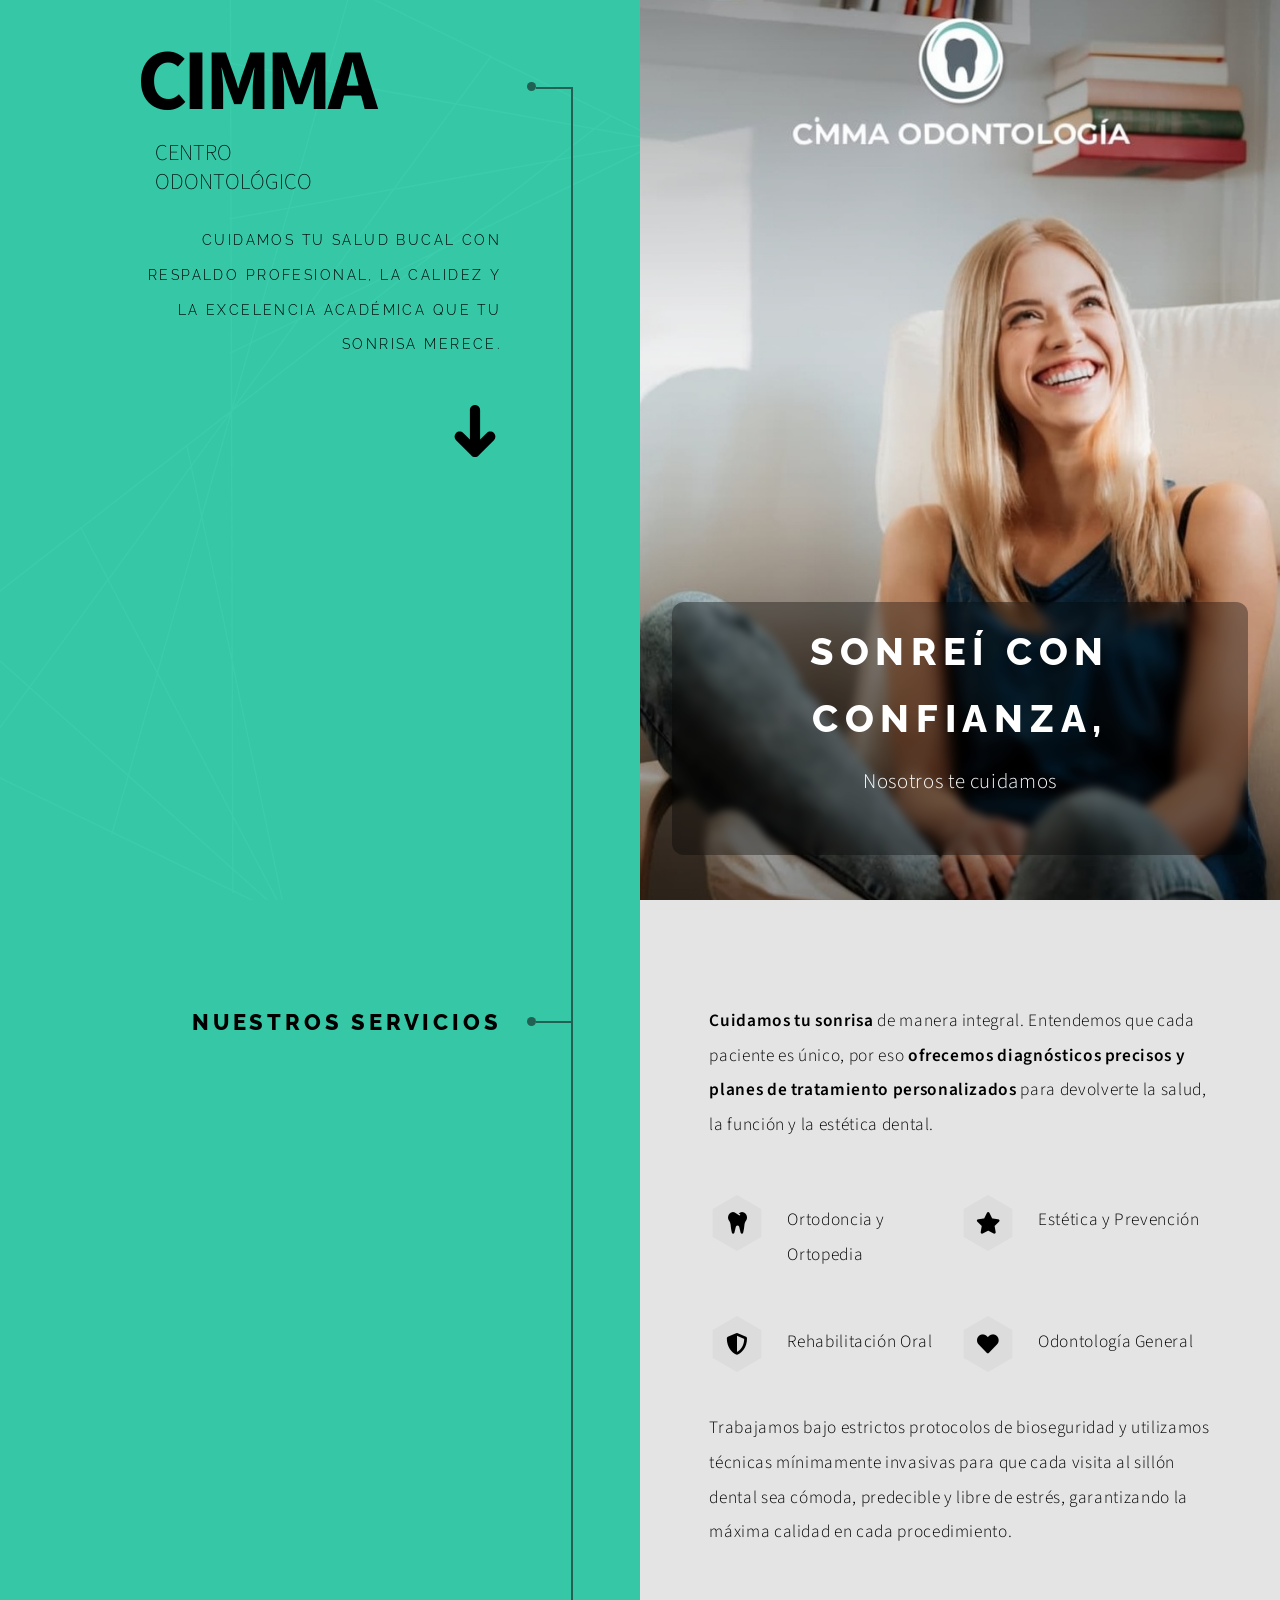
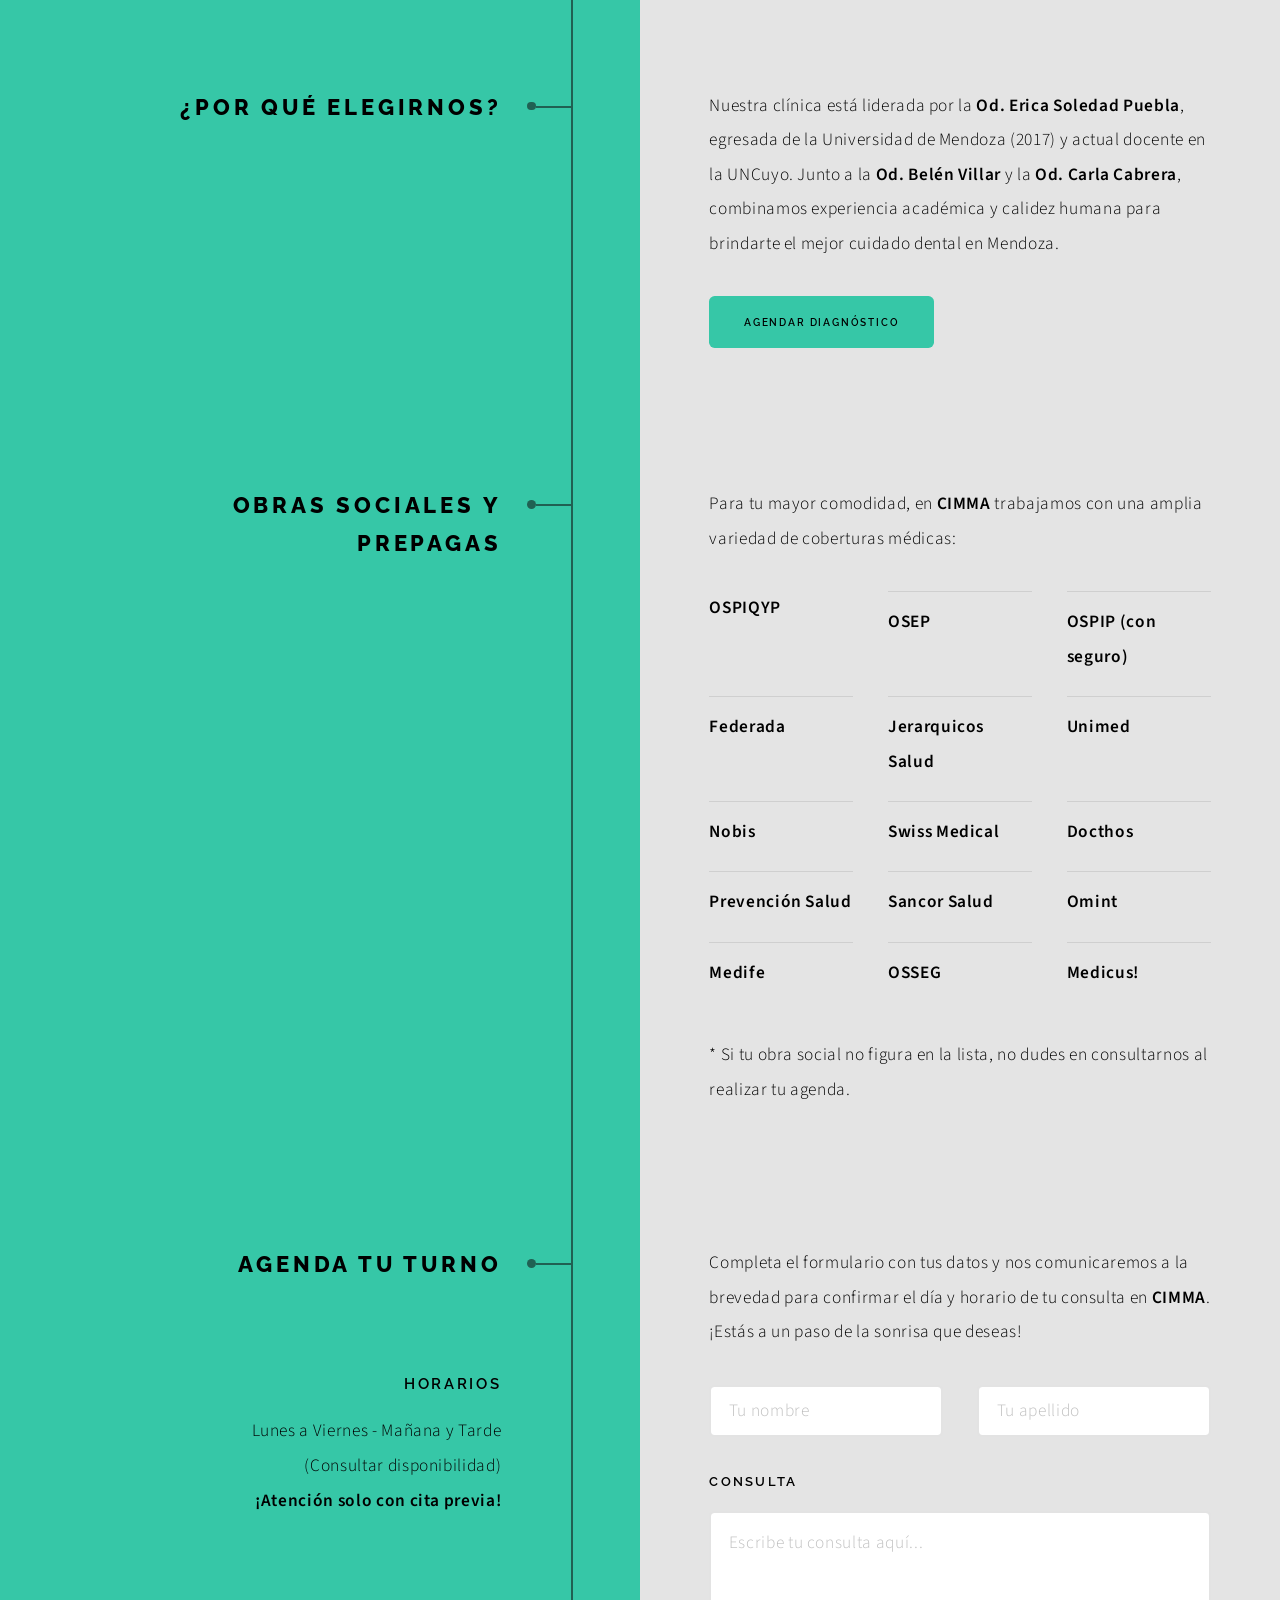
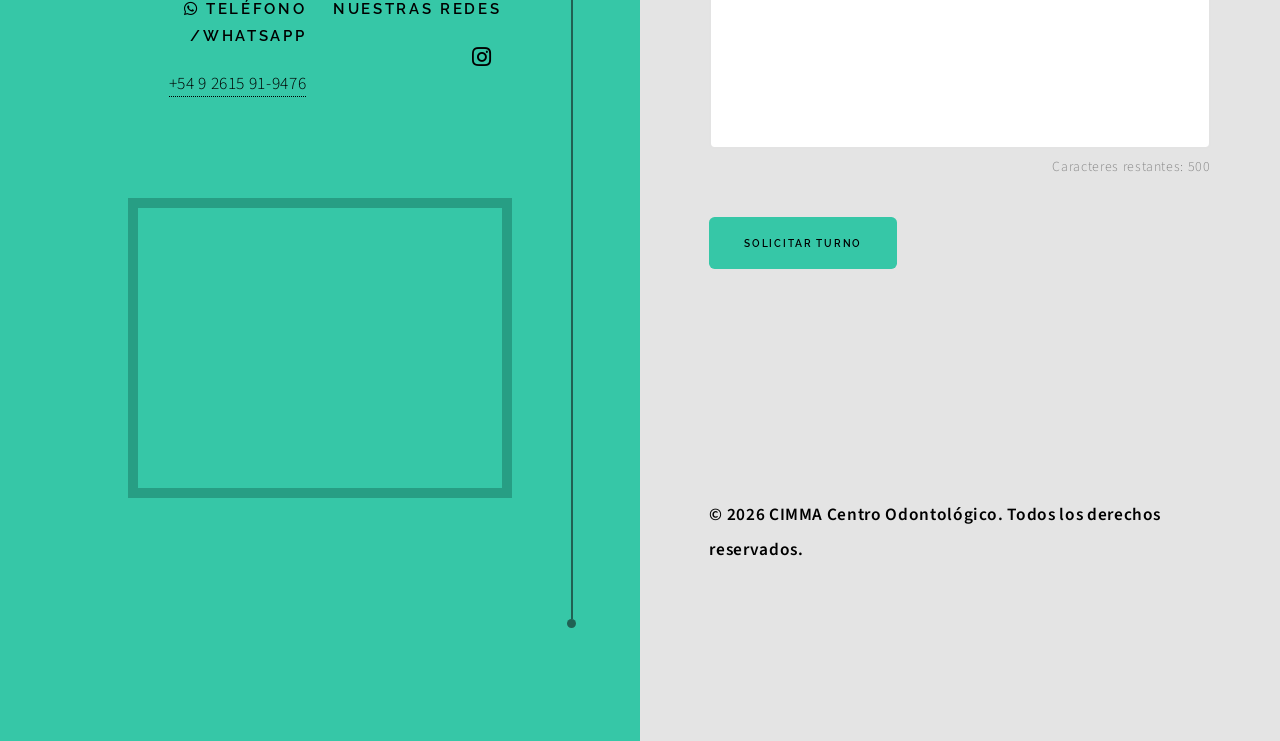
==== commit 9bb42718: "fix(seo): head optimizado con lang, canonical, Open Graph, Twitter Cards y JSON-LD Dentist; robots.t" ====
--- a/index.html
+++ b/index.html
@@ -1,16 +1,62 @@
 <!DOCTYPE HTML>
-
-<!DOCTYPE HTML>
-<html>
+<html lang="es">
 	<head>
-		<meta name="keywords">
-		<meta property="og:image">
-		<title>CIMMA</title>
 		<meta charset="utf-8" />
 		<meta name="viewport" content="width=device-width, initial-scale=1, user-scalable=no" />
-		<meta name="description" content="CIMMA - Centro Odontológico" />
+		<title>CIMMA Centro Odontológico | Odontología en Mendoza</title>
+		<meta name="description" content="CIMMA Centro Odontológico en Mendoza. Ortodoncia, rehabilitación oral, estética y odontología general. Agendá tu turno por WhatsApp." />
+		<link rel="canonical" href="https://cimmaodontologia.com/" />
+
+		<!-- Open Graph / Redes sociales -->
+		<meta property="og:type" content="website" />
+		<meta property="og:site_name" content="CIMMA Centro Odontológico" />
+		<meta property="og:locale" content="es_AR" />
+		<meta property="og:title" content="CIMMA Centro Odontológico | Odontología en Mendoza" />
+		<meta property="og:description" content="Cuidamos tu salud bucal con respaldo profesional. Ortodoncia, rehabilitación oral y estética dental. Agendá tu turno por WhatsApp." />
+		<meta property="og:url" content="https://cimmaodontologia.com/" />
+		<meta property="og:image" content="https://cimmaodontologia.com/images/og-image.jpg" />
+		<meta property="og:image:width" content="1200" />
+		<meta property="og:image:height" content="630" />
+		<meta property="og:image:alt" content="CIMMA Centro Odontológico, Mendoza" />
+
+		<!-- Twitter Cards -->
+		<meta name="twitter:card" content="summary_large_image" />
+		<meta name="twitter:title" content="CIMMA Centro Odontológico | Odontología en Mendoza" />
+		<meta name="twitter:description" content="Cuidamos tu salud bucal con respaldo profesional. Agendá tu turno por WhatsApp." />
+		<meta name="twitter:image" content="https://cimmaodontologia.com/images/og-image.jpg" />
+
 		<link rel="stylesheet" href="assets/css/main.css" />
 		<link rel="icon" type="image/png" href="images/cimma.PNG"/>
+
+		<!-- JSON-LD: negocio local (dentista) -->
+		<script type="application/ld+json">
+		{
+		  "@context": "https://schema.org",
+		  "@type": "Dentist",
+		  "@id": "https://cimmaodontologia.com/",
+		  "name": "CIMMA Centro Odontológico",
+		  "description": "Centro odontológico en Mendoza. Ortodoncia, rehabilitación oral, estética y odontología general.",
+		  "url": "https://cimmaodontologia.com/",
+		  "image": "https://cimmaodontologia.com/images/og-image.jpg",
+		  "logo": "https://cimmaodontologia.com/images/cimma.PNG",
+		  "telephone": "+5492615919476",
+		  "priceRange": "$$",
+		  "address": {
+		    "@type": "PostalAddress",
+		    "addressLocality": "Ciudad de Mendoza",
+		    "addressRegion": "Mendoza",
+		    "addressCountry": "AR"
+		  },
+		  "geo": {
+		    "@type": "GeoCoordinates",
+		    "latitude": -32.976583,
+		    "longitude": -68.79855
+		  },
+		  "sameAs": [
+		    "https://www.instagram.com/cimma_odontologia/"
+		  ]
+		}
+		</script>
 	</head>
 	<body class="is-preload">
 
@@ -122,7 +168,6 @@
             </header>
             <div class="content">
 				<div class="contentAgenda">
-						<h2>Agenda tu Turno</h2>
 						<p>Completa el formulario con tus datos y nos comunicaremos a la brevedad para confirmar el día y horario de tu consulta en <strong>CIMMA</strong>. ¡Estás a un paso de la sonrisa que deseas!</p>							
 						<form id="whatsapp-form" method="post" action="#">
 						    <div class="fields">
